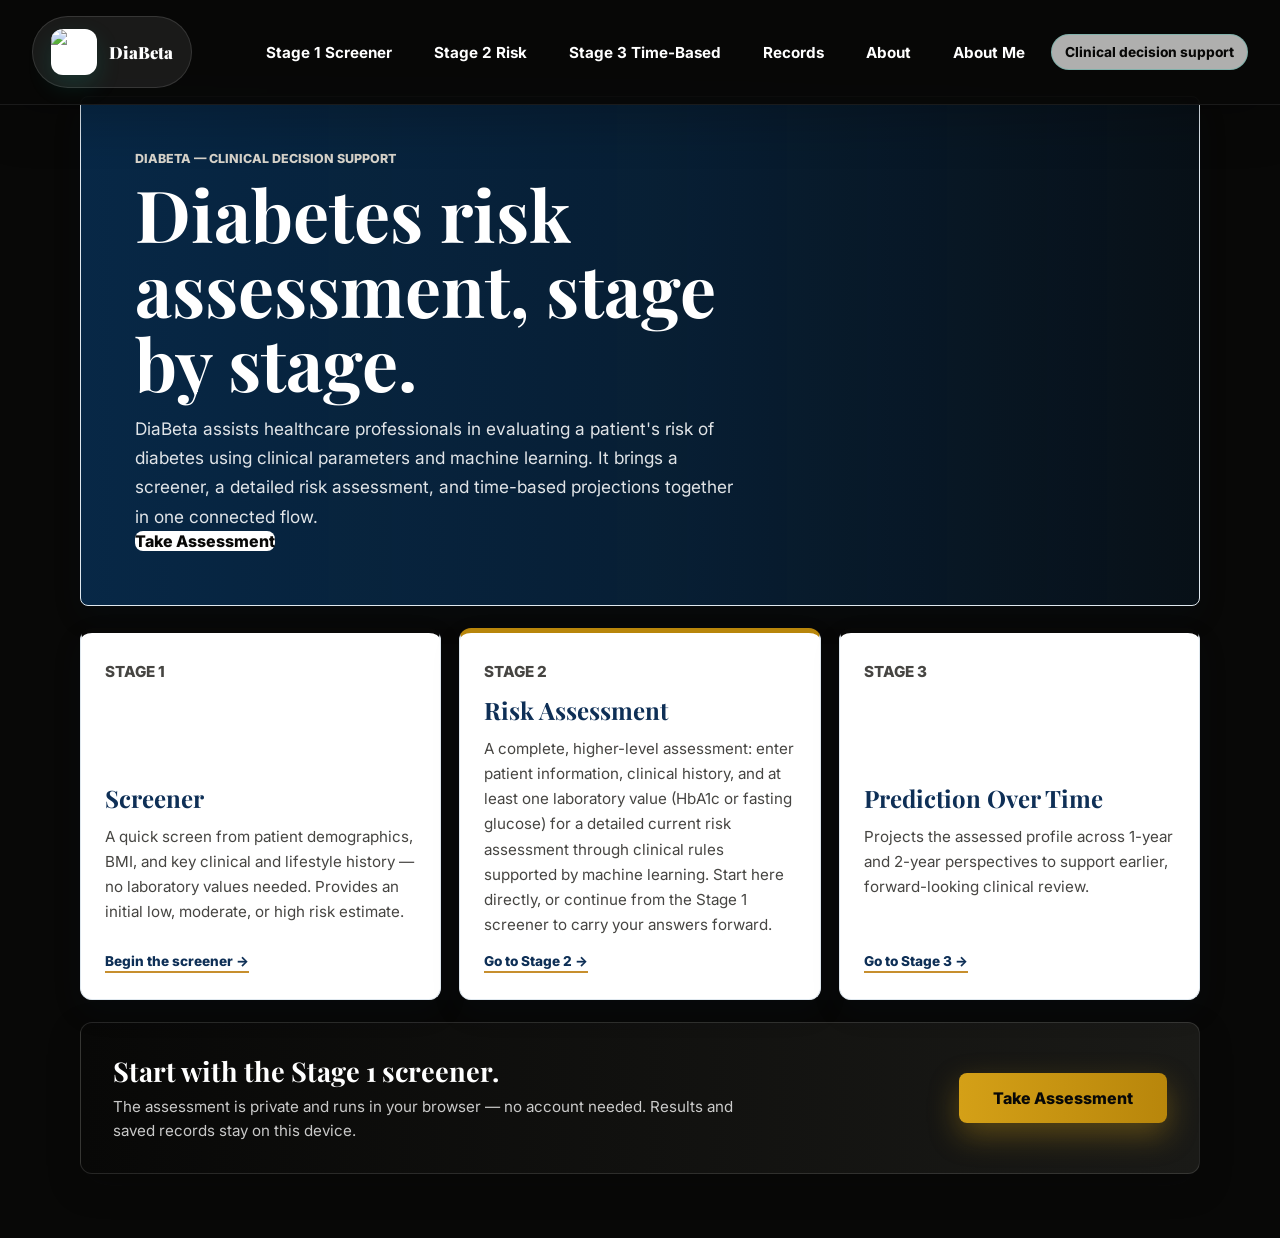
==== frontend/index.html @ 9a3f9526 "DiaBeta V2: Verified working implementation of multi-stage diabetes risk system" ====
<!DOCTYPE html>
<html lang="en">
<head>
    <meta charset="UTF-8">
    <meta name="viewport" content="width=device-width, initial-scale=1.0">
    <title>DiaBeta — Home</title>

    <link
        href="https://fonts.googleapis.com/css2?family=Inter:wght@300;400;600;700;800&family=Playfair+Display:wght@400;600;700;800;900&display=swap"
        rel="stylesheet"
    >

    <link rel="stylesheet" href="style.css">

    <style>
        .home-stage-card {
            background: #ffffff;
            border: 1px solid #dfe8ef;
            border-top: 5px solid #080807;
            border-radius: 12px;
            padding: 26px 24px;
            display: flex;
            flex-direction: column;
            gap: 10px;
            box-shadow: 0 12px 32px rgba(14, 47, 86, 0.08);
        }

        .home-stage-card.stage-gold {
            border-top-color: #b8860b;
        }

        .home-stage-card h2 {
            color: #0e2f56;
            font-size: 1.5rem;
            margin: 0;
        }

        .home-stage-card p {
            color: #464542;
            font-size: 0.95rem;
            line-height: 1.65;
            margin: 0;
            flex: 1;
        }

        .home-stage-card .stage-go {
            display: inline-block;
            align-self: flex-start;
            margin-top: 6px;
            font-size: 0.85rem;
            font-weight: 800;
            color: #0e2f56;
            text-decoration: none;
            border-bottom: 2px solid #c78f2e;
            padding-bottom: 2px;
        }

        .home-stages {
            display: grid;
            grid-template-columns: repeat(3, minmax(0, 1fr));
            gap: 18px;
            margin-top: 22px;
        }

        .home-cta-band {
            background: linear-gradient(90deg, #080807, #1a1a17);
            border: 1px solid rgba(255, 255, 255, 0.12);
            border-radius: 12px;
            margin-top: 22px;
            padding: 30px 32px;
            display: flex;
            align-items: center;
            justify-content: space-between;
            flex-wrap: wrap;
            gap: 18px;
            color: #ffffff;
            box-shadow: 0 12px 32px rgba(8, 8, 7, 0.25);
        }

        .home-cta-band h2 {
            font-size: 1.7rem;
            margin: 0;
            color: #ffffff;
        }

        .home-cta-band p {
            color: rgba(255, 255, 255, 0.78);
            margin: 6px 0 0;
            font-size: 0.95rem;
            line-height: 1.6;
            max-width: 620px;
        }

        .home-cta-band .primary-link {
            background: linear-gradient(90deg, #d4a017, #b8860b);
            color: #080807;
            box-shadow: 0 12px 30px rgba(212, 160, 23, 0.35);
        }

        @media (max-width: 860px) {
            .home-stages {
                grid-template-columns: 1fr;
            }
        }
    </style>
</head>

<body class="home-page">

    <main class="page-shell">

        <!-- HEADER -->
        <header class="result-header">

            <a
                class="brand-mark"
                href="index.html"
                aria-label="DiaBeta home"
            >
                <img src="diabeta-logo.png" alt="DiaBeta logo">
                <span>DiaBeta</span>
            </a>

            <button
                class="nav-toggle"
                type="button"
                aria-label="Open navigation menu"
                aria-expanded="false"
                data-drawer-toggle
            >
                <svg width="24" height="24" viewBox="0 0 24 24" aria-hidden="true" focusable="false">
                    <rect x="3" y="3" width="7" height="7" rx="2" />
                    <rect x="14" y="3" width="7" height="7" rx="2" />
                    <rect x="3" y="14" width="7" height="7" rx="2" />
                    <rect x="14" y="14" width="7" height="7" rx="2" />
                </svg>
            </button>

            <!-- DESKTOP NAVIGATION -->
            <nav class="top-nav" aria-label="Main navigation">
                <a href="stage1.html">Stage 1 Screener</a>
                <a href="stage2.html">Stage 2 Risk</a>
                <a href="stage3.html">Stage 3 Time-Based</a>
                <a href="records.html">Records</a>
                <a href="about.html">About</a>
                <a href="about_me.html">About Me</a>
                <span class="assessment-pill">Clinical decision support</span>
            </nav>

        </header>

        <!-- MOBILE DRAWER -->
        <div class="drawer-overlay" aria-hidden="true"></div>

        <aside class="side-drawer" aria-hidden="true">
            <button class="drawer-close" type="button" aria-label="Close navigation menu" data-drawer-close>&times;</button>
            <nav class="drawer-nav" aria-label="Mobile navigation">
                <a href="stage1.html">Stage 1 Screener</a>
                <a href="stage2.html">Stage 2 Risk</a>
                <a href="stage3.html">Stage 3 Time-Based</a>
                <a href="records.html">Records</a>
                <a href="about.html">About</a>
                <a href="about_me.html">About Me</a>
            </nav>
        </aside>

        <!-- HOME HERO -->
        <section class="info-hero image-backed-hero">
            <div>
                <p class="eyebrow">DiaBeta — clinical decision support</p>
                <h1>Diabetes risk assessment, stage by stage.</h1>
                <p>
                    DiaBeta assists healthcare professionals in evaluating a patient's
                    risk of diabetes using clinical parameters and machine learning.
                    It brings a screener, a detailed risk assessment, and time-based
                    projections together in one connected flow.
                </p>
                <a class="primary-link" href="stage1.html">
                    Take Assessment
                </a>
            </div>
        </section>

        <!-- STAGE OVERVIEW -->
        <section class="home-stages" aria-label="The three DiaBeta assessment stages">

            <article class="home-stage-card">
                <p class="eyebrow" style="margin: 0;">Stage 1</p>
                <h2>Screener</h2>
                <p>
                    A quick screen from patient demographics, BMI, and key clinical and
                    lifestyle history — no laboratory values needed. Provides an initial
                    low, moderate, or high risk estimate.
                </p>
                <a class="stage-go" href="stage1.html">Begin the screener &rarr;</a>
            </article>

            <article class="home-stage-card stage-gold">
                <p class="eyebrow" style="margin: 0;">Stage 2</p>
                <h2>Risk Assessment</h2>
                <p>
                    A complete, higher-level assessment: enter patient information,
                    clinical history, and at least one laboratory value (HbA1c or
                    fasting glucose) for a detailed current risk assessment through
                    clinical rules supported by machine learning. Start here directly,
                    or continue from the Stage 1 screener to carry your answers
                    forward.
                </p>
                <a class="stage-go" href="stage2.html">Go to Stage 2 &rarr;</a>
            </article>

            <article class="home-stage-card">
                <p class="eyebrow" style="margin: 0;">Stage 3</p>
                <h2>Prediction Over Time</h2>
                <p>
                    Projects the assessed profile across 1-year and 2-year
                    perspectives to support earlier, forward-looking clinical review.
                </p>
                <a class="stage-go" href="stage3.html">Go to Stage 3 &rarr;</a>
            </article>

        </section>

        <!-- CALL TO ACTION -->
        <section class="home-cta-band">
            <div>
                <h2>Start with the Stage 1 screener.</h2>
                <p>
                    The assessment is private and runs in your browser — no account
                    needed. Results and saved records stay on this device.
                </p>
            </div>
            <a class="primary-link" href="stage1.html" style="padding: 15px 34px;">
                Take Assessment
            </a>
        </section>

    </main>

    <!-- SCRIPT -->
    <script>
        /*
         * Backwards compatibility: index.html?assessment=1 used to open the
         * assessment form directly. It now lives on its own page (stage1.html).
         */
        (function () {
            if (new URLSearchParams(window.location.search).get("assessment") === "1") {
                window.location.replace("stage1.html");
            }
        })();
    </script>

    <!-- GLOBAL APP JAVASCRIPT (drawer navigation) -->
    <script src="app.js"></script>

</body>
</html>
---- frontend/style.css ----
/* =========================================================
   DIABETA — GLOBAL STYLES
   ========================================================= */

:root {
    --ink: #080807;
    --muted: #464542;
    --line: #cfcfc9;
    --paper: #DDDDD5;
    --mist: #f6f6f4;
    --accent: #080807;
    --accent-soft: rgba(8, 8, 7, 0.06);
    --navy: #080807;

    --success: #0e4f3e;
    --caution: #b06a2a;
    --danger: #8b2f2f;

    --coral: #d64554;
    --green: #0e4f3e;
    --blue: #1767b3;
    --teal: #0e5b3f;

    --shadow: 0 22px 64px rgba(8, 8, 7, 0.08);

    --header-h: 96px;
}


/* =========================================================
   RESET
   ========================================================= */

* {
    box-sizing: border-box;
    margin: 0;
    padding: 0;
}

html {
    scroll-behavior: smooth;
}

body {
    min-height: 100vh;
    color: var(--ink);
    font-family: "Inter", "Segoe UI", Arial, sans-serif;

    background:
        #080807
        url("background.jpg")
        center center / cover fixed no-repeat;

    overflow-x: hidden;
}

button,
input,
select {
    font: inherit;
}

button {
    -webkit-tap-highlight-color: transparent;
}

a {
    color: inherit;
}


/* =========================================================
   GLOBAL SHELL
   ========================================================= */

.site-shell,
.result-shell,
.page-shell {
    width: min(1120px, calc(100% - 32px));
    margin: 0 auto;
    padding-top: var(--header-h);
}

.result-shell,
.page-shell {
    padding-bottom: 64px;
}

.assessment-section,
.result-shell,
.page-shell {
    margin-top: 0;
}


/* =========================================================
   TYPOGRAPHY
   ========================================================= */

h1,
h2,
h3,
.brand-mark span,
.hero-copy h1,
.intro-panel-headline p {
    font-family: "Playfair Display", "Inter", serif;
}

.intro-panel h1,
.hero-copy h1 {
    font-weight: 700;
    letter-spacing: -0.6px;
}

.hero-copy h1 {
    font-size: clamp(2.8rem, 6vw, 5.2rem);
    line-height: 0.98;
}


/* =========================================================
   INTRO / LANDING SCREEN
   ========================================================= */

.intro-stage {
    position: relative;

    display: grid;

    min-height: 100vh;

    place-items: center;

    overflow: hidden;

    text-align: center;

    padding: 32px 0;
}

.intro-stage::before {
    content: "";

    position: absolute;

    inset: 5vh 6vw;

    border-radius: 24px;

    background:
        linear-gradient(
            180deg,
            rgba(8, 8, 7, 0.72),
            rgba(8, 8, 7, 0.35)
        );

    box-shadow:
        0 30px 90px rgba(0, 0, 0, 0.38);
}


/* =========================================================
   INTRO PANELS
   ========================================================= */

.intro-panel {
    position: absolute;

    display: grid;

    max-width: 700px;
    width: min(92vw, 700px);

    place-items: center;

    gap: 16px;

    padding: 26px 30px;

    opacity: 0;

    transform:
        translateY(26px)
        scale(0.96);

    animation:
        stageMessage 3.4s ease both;

    overflow-wrap: anywhere;

    background:
        rgba(8, 8, 7, 0.76);

    border:
        1px solid rgba(255, 255, 255, 0.18);

    box-shadow:
        0 32px 90px rgba(0, 0, 0, 0.32);

    color: #ffffff;
}

.intro-panel-brand {
    animation-delay: 0.2s;
}

.intro-panel-headline {
    animation-delay: 3.8s;
}

.intro-panel-copy {
    animation-delay: 7.4s;
}

.brand-logo {
    width: clamp(112px, 18vw, 178px);

    aspect-ratio: 1;

    object-fit: contain;

    border-radius: 24px;

    box-shadow:
        0 18px 44px rgba(17, 184, 162, 0.2);
}

.welcome-line,
.eyebrow {
    color: #d7d3ca;

    font-size: 0.78rem;

    font-weight: 800;

    letter-spacing: 0;

    text-transform: uppercase;
}

.intro-panel h1 {
    color: #f7f2e9;

    font-size: clamp(2rem, 6vw, 4rem);

    font-weight: 750;

    line-height: 1.02;
}

.intro-panel-headline p {
    max-width: 100%;

    color: #e6dfd3;

    font-size: clamp(1.35rem, 3vw, 2.2rem);

    font-weight: 700;

    line-height: 1.12;
}

.intro-panel-copy p {
    max-width: 100%;

    color: #d7d1c7;

    font-size: clamp(0.9rem, 1.9vw, 1.05rem);

    font-weight: 500;

    line-height: 1.75;
}


/* =========================================================
   BUTTONS
   ========================================================= */

.intro-cta,
.primary-action,
.secondary-action,
.primary-link {
    border: 0;

    border-radius: 8px;

    cursor: pointer;

    font-weight: 800;

    text-decoration: none;

    transition:
        transform 0.2s ease,
        box-shadow 0.2s ease,
        background 0.2s ease;
}


/* =========================================================
   START ASSESSMENT
   CENTERED INSIDE INTRO BOX
   ========================================================= */

.intro-cta {
    position: absolute;

    top: 50%;
    left: 50%;

    z-index: 20;

    margin: 0;

    padding: 16px 28px;

    color: #080807;

    background: #DDDDD5;

    box-shadow:
        0 16px 38px rgba(0, 0, 0, 0.18);

    opacity: 0;

    transform:
        translate(-50%, calc(-50% + 24px));

    animation:
        showCenteredCta 0.8s ease 11.1s forwards;
}

.intro-cta:hover {
    transform:
        translate(-50%, calc(-50% - 3px));
}


/* =========================================================
   APP HERO
   ========================================================= */

.app-hero {
    grid-template-columns:
        minmax(0, 1.1fr)
        minmax(300px, 0.9fr);

    gap: 32px;

    min-height:
        calc(100vh - 42px);

    padding:
        clamp(28px, 5vw, 56px) 0;

    place-items: stretch;

    text-align: left;
}

.app-hero::before {
    display: none;
}

.hero-copy {
    display: grid;

    gap: 18px;

    align-content: center;

    height: 100%;

    min-height: 520px;

    padding:
        clamp(28px, 5vw, 56px);

    border:
        1px solid rgba(255, 255, 255, 0.16);

    border-radius: 24px;

    background:
        rgba(255, 255, 255, 0.06);

    box-shadow:
        0 24px 64px rgba(0, 0, 0, 0.24);
}

.hero-brand-lockup {
    display: flex;

    align-items: center;

    gap: 14px;

    color: #ffffff;

    font-size: 1.25rem;

    font-weight: 850;
}

.hero-brand-lockup .brand-logo {
    width: 62px;

    border-radius: 14px;

    box-shadow: none;
}

.hero-copy h1 {
    max-width: 660px;

    color: #ffffff;

    font-size:
        clamp(2.4rem, 5vw, 4.4rem);

    font-weight: 760;

    line-height: 1.02;
}

.hero-copy > p:not(.welcome-line) {
    max-width: 620px;

    color: #f3efe6;

    font-size:
        clamp(1rem, 1.3vw, 1.16rem);

    line-height: 1.7;
}

.hero-highlights {
    display: grid;

    gap: 18px;
}

.hero-highlight-card {
    max-width: 520px;

    padding: 24px;

    border-radius: 22px;

    background:
        rgba(255, 255, 255, 0.08);

    border:
        1px solid rgba(255, 255, 255, 0.12);

    box-shadow:
        inset 0 0 0 1px
        rgba(255, 255, 255, 0.02);
}

.hero-highlight-card h3 {
    margin-top: 10px;

    color: #ffffff;

    font-size:
        clamp(1.35rem, 2.7vw, 1.8rem);

    line-height: 1.25;
}

.hero-note-list {
    display: grid;

    gap: 14px;
}

.hero-note {
    padding: 18px 20px;

    border-radius: 18px;

    background:
        rgba(255, 255, 255, 0.08);

    border:
        1px solid rgba(255, 255, 255, 0.10);
}

.hero-note strong {
    display: block;

    margin-bottom: 6px;

    color: #ffffff;
}

.hero-note p {
    color: #dfe5ea;

    font-size: 0.95rem;

    line-height: 1.6;
}

.hero-image-panel {
    position: relative;

    height: 100%;

    min-height: 520px;

    overflow: hidden;

    border-radius: 24px;

    border:
        1px solid rgba(255, 255, 255, 0.18);

    background:
        rgba(8, 8, 7, 0.26);

    box-shadow:
        0 22px 64px rgba(0, 0, 0, 0.24);
}

.hero-image-panel::after {
    content: "";

    position: absolute;

    inset: 0;

    background:
        linear-gradient(
            180deg,
            rgba(8, 8, 7, 0.04),
            rgba(8, 8, 7, 0.5)
        );
}

.hero-image-panel img {
    width: 100%;

    height: 100%;

    object-fit: cover;
}

.hero-overlay-card {
    position: absolute;

    right: 24px;
    bottom: 24px;

    z-index: 1;

    width: min(320px, 88%);

    padding: 24px 22px;

    border-radius: 24px;

    background:
        rgba(255, 255, 255, 0.92);

    border:
        1px solid rgba(8, 8, 7, 0.08);

    box-shadow:
        0 24px 48px rgba(8, 8, 7, 0.18);
}

.hero-overlay-card .eyebrow {
    color: #5a6b7a;

    margin-bottom: 10px;
}

.hero-score {
    display: inline-flex;

    align-items: baseline;

    gap: 6px;

    color: var(--ink);

    font-size:
        clamp(2.4rem, 5vw, 3.4rem);

    font-weight: 900;
}

.hero-score span {
    font-size: 1.1rem;

    color: #5d6b7b;
}

.hero-overlay-card p {
    margin-top: 10px;

    color: #5a6b7a;

    line-height: 1.65;
}

.app-hero .intro-cta {
    position: static;

    align-self: start;

    justify-self: start;

    margin: 8px 0 0;

    opacity: 1;

    transform: none;

    animation: none;

    background: #005eb8;

    box-shadow:
        0 10px 24px
        rgba(0, 94, 184, 0.18);
}


/* =========================================================
   ASSESSMENT SECTION
   ========================================================= */

.assessment-section {
    min-height: 100vh;

    padding:
        32px 0 64px;

    opacity: 0;

    transform:
        translateY(30px);

    pointer-events: none;

    transition:
        opacity 0.45s ease,
        transform 0.45s ease;
}

.assessment-ready .assessment-section {
    opacity: 1;

    transform:
        translateY(0);

    pointer-events: auto;
}

.assessment-ready .intro-stage {
    min-height: 0;

    height: 0;

    opacity: 0;

    pointer-events: none;
}


/* =========================================================
   HEADER / NAVIGATION
   ========================================================= */

.assessment-header,
.result-header {
    position: fixed;

    top: 0;
    left: 0;

    width: 100%;

    z-index: 999;

    display: flex;

    align-items: center;

    justify-content: space-between;

    gap: 18px;

    flex-wrap: nowrap;

    margin: 0;

    padding:
        16px clamp(16px, 3vw, 32px);

    min-height:
        var(--header-h);

    background:
        rgba(8, 8, 7, 0.94);

    backdrop-filter:
        saturate(180%)
        blur(22px);

    border-bottom:
        1px solid
        rgba(255, 255, 255, 0.08);

    box-shadow:
        0 18px 48px
        rgba(0, 0, 0, 0.20);
}

.brand-mark,
.nav-toggle {
    flex-shrink: 0;
}

.brand-mark {
    display: inline-flex;

    align-items: center;

    gap: 12px;

    color: #ffffff;

    font-size: 1.15rem;

    font-weight: 850;

    text-decoration: none;

    padding: 12px 18px;

    border-radius: 999px;

    background:
        rgba(255, 255, 255, 0.08);

    border:
        1px solid
        rgba(255, 255, 255, 0.12);
}

.brand-mark img {
    width: 46px;

    height: 46px;

    object-fit: contain;

    border-radius: 12px;

    background: #ffffff;

    box-shadow:
        0 10px 24px
        rgba(17, 184, 162, 0.16);
}

.brand-mark span {
    color: #ffffff !important;

    font-weight: 900;

    font-size: 1.05rem;
}

.top-nav {
    display: flex;

    align-items: center;

    justify-content: flex-end;

    gap: 10px;
}

.top-nav a {
    display: inline-flex;

    align-items: center;

    min-height: 44px;

    padding: 10px 16px;

    border-radius: 999px;

    color: #ffffff;

    font-size: 0.95rem;

    font-weight: 700;

    text-decoration: none;

    transition:
        background 0.18s ease,
        color 0.18s ease,
        transform 0.12s ease,
        box-shadow 0.18s ease;
}

.top-nav a:hover,
.top-nav a.active {
    background:
        rgba(255, 255, 255, 0.16);

    color: #ffffff;

    box-shadow:
        0 8px 28px
        rgba(255, 255, 255, 0.14);

    transform:
        translateY(-1px);
}


/* =========================================================
   HAMBURGER MENU
   ========================================================= */

/*
   Hidden on desktop.
*/
.nav-toggle {
    display: none;

    align-items: center;
    justify-content: center;

    position: relative;

    width: 52px;
    height: 52px;

    padding: 0;

    border:
        1px solid
        rgba(255, 255, 255, 0.18) !important;

    border-radius: 16px;

    background:
        rgba(255, 255, 255, 0.10) !important;

    color: #ffffff !important;

    cursor: pointer;

    appearance: none;
    -webkit-appearance: none;

    z-index: 1002;

    transition:
        transform 0.18s ease,
        background 0.18s ease;
}

.nav-toggle:hover {
    background:
        rgba(255, 255, 255, 0.18) !important;

    color: #ffffff !important;

    transform:
        translateY(-1px);
}


/*
   Hamburger lines.
*/
.nav-toggle span {
    display: block !important;

    width: 24px !important;

    height: 2px !important;

    margin: 4px 0 !important;

    padding: 0;

    border: 0;

    border-radius: 999px;

    background:
        #ffffff !important;

    opacity: 1 !important;

    visibility: visible !important;
}


/*
   If the HTML uses SVG instead of spans.
*/
.nav-toggle svg {
    display: block;

    width: 24px;
    height: 24px;

    color: #ffffff !important;

    stroke: #ffffff !important;

    fill: none !important;
}

.nav-toggle svg path,
.nav-toggle svg line,
.nav-toggle svg polyline {
    stroke:
        #ffffff !important;

    fill:
        none !important;
}


/* =========================================================
   SIDE DRAWER
   ========================================================= */

.side-drawer {
    position: fixed;

    top: 0;

    right: -100%;

    width: min(360px, 88vw);

    height: 100vh;

    padding:
        32px 24px;

    background:
        rgba(8, 8, 7, 0.98);

    box-shadow:
        -20px 0 64px
        rgba(0, 0, 0, 0.32);

    transition:
        right 0.32s ease;

    z-index: 1001;

    display: flex;

    flex-direction: column;

    gap: 24px;
}

.side-drawer.open {
    right: 0;
}

.drawer-overlay {
    position: fixed;

    inset: 0;

    background:
        rgba(0, 0, 0, 0.42);

    opacity: 0;

    visibility: hidden;

    transition:
        opacity 0.28s ease;

    z-index: 1000;
}

.drawer-overlay.open {
    opacity: 1;

    visibility: visible;
}

body.drawer-open {
    overflow: hidden;
}

.drawer-close {
    margin-left: auto;

    border: none;

    background: transparent;

    color: #ffffff !important;

    font-size: 1.75rem;

    line-height: 1;

    cursor: pointer;
}

.drawer-nav {
    display: flex;

    flex-direction: column;

    gap: 16px;
}

.drawer-nav a,
.drawer-nav .assessment-pill {
    display: block;

    padding:
        14px 16px;

    border-radius: 16px;

    text-decoration: none;

    color: #ffffff;

    background:
        rgba(255, 255, 255, 0.06);

    transition:
        background 0.22s ease;
}

.drawer-nav a:hover,
.drawer-nav .assessment-pill:hover {
    background:
        rgba(255, 255, 255, 0.16);
}


/* =========================================================
   ASSESSMENT FORM
   ========================================================= */

.assessment-pill {
    padding:
        9px 13px;

    border:
        1px solid
        rgba(17, 184, 162, 0.28);

    border-radius: 999px;

    color: var(--navy);

    background:
        rgba(255, 255, 255, 0.68);

    font-size: 0.86rem;

    font-weight: 750;
}

.assessment-layout {
    display: grid;

    grid-template-columns:
        minmax(250px, 0.9fr)
        minmax(0, 1.55fr);

    gap: 24px;

    align-items: stretch;
}

.assessment-summary,
.assessment-form,
.result-card,
.result-hero {
    border:
        1px solid
        rgba(8, 8, 7, 0.06);

    border-radius: 24px;

    background:
        rgba(255, 255, 255, 0.94);

    box-shadow:
        0 24px 64px
        rgba(8, 8, 7, 0.10);
}

/*
 * Clinical assessment card: white throughout (outer card, header area,
 * description area, and the "10 inputs"/"1 result" tiles). Brand text,
 * accent, border, and icon colors are preserved.
 */
.assessment-summary {
    padding: 36px;

    background:
        #ffffff;
}

.assessment-summary h2 {
    max-width: 360px;

    margin-top: 18px;

    color: var(--navy);

    font-size:
        clamp(2.1rem, 3.6vw, 3.2rem);

    line-height: 1.06;
}

.summary-copy {
    margin-top: 18px;

    color: #475967;

    font-size: 1rem;

    line-height: 1.75;
}

.summary-metrics {
    display: grid;

    grid-template-columns:
        repeat(2, minmax(0, 1fr));

    gap: 12px;

    margin-top: 30px;
}

.summary-metrics div {
    border-radius: 8px;

    padding: 18px;

    background: #ffffff;

    border:
        1px solid
        rgba(8, 8, 7, 0.08);
}

.summary-metrics strong,
.risk-score span {
    display: block;

    color: var(--blue);

    font-size: 2.1rem;

    line-height: 1;
}

.summary-metrics span,
.risk-score small {
    display: block;

    margin-top: 6px;

    color: var(--muted);

    font-weight: 700;
}

.assessment-form {
    padding: 32px;

    background:
        rgba(255, 255, 255, 0.96);
}

.form-grid {
    display: grid;

    grid-template-columns:
        repeat(2, minmax(0, 1fr));

    gap: 18px;
}

.field {
    display: grid;

    gap: 10px;
}

.field-wide {
    grid-column: 1 / -1;
}

.field span {
    color: var(--ink);

    font-size: 0.92rem;

    font-weight: 700;

    letter-spacing: 0.01em;
}

.field small {
    color: #63707b;

    font-size: 0.82rem;
}

input,
select {
    width: 100%;

    min-height: 52px;

    border:
        1px solid
        rgba(16, 33, 54, 0.10);

    border-radius: 16px;

    padding:
        0 16px;

    color: var(--ink);

    background:
        #fbfcfd;

    outline: none;

    transition:
        border 0.2s ease,
        box-shadow 0.2s ease,
        transform 0.2s ease;
}

input:hover,
select:hover {
    transform:
        translateY(-1px);
}

input:focus,
select:focus {
    border-color:
        var(--teal);

    box-shadow:
        0 0 0 5px
        rgba(14, 91, 63, 0.16);
}

.primary-action {
    width: 100%;

    margin-top: 32px;

    padding:
        16px 24px;

    border-radius: 999px;

    letter-spacing: 0.7px;

    background:
        linear-gradient(
            90deg,
            rgba(17, 184, 162, 0.95),
            rgba(8, 111, 209, 0.95)
        );

    box-shadow:
        0 20px 44px
        rgba(17, 184, 162, 0.24);

    color: #ffffff;

    text-transform: uppercase;
}

.primary-action:hover {
    transform:
        translateY(-2px);

    box-shadow:
        0 24px 56px
        rgba(17, 184, 162, 0.28);
}


/* =========================================================
   RESULTS
   ========================================================= */

.result-hero {
    position: relative;

    display: flex;

    flex-wrap: wrap;

    align-items: flex-start;

    justify-content: space-between;

    gap: 22px;

    padding: 34px;

    overflow: hidden;
}

.result-hero h1 {
    margin-top: 8px;

    color: var(--navy);

    font-size:
        clamp(2.4rem, 6vw, 4.4rem);

    line-height: 1.02;
}

.result-copy {
    max-width: 560px;

    margin-top: 12px;

    color: var(--muted);

    font-size: 1.05rem;

    line-height: 1.55;
}

.result-hero .risk-score {
    min-width: 180px;

    width: 160px;

    height: 160px;

    border-radius: 50%;

    padding: 0;

    display: grid;

    place-items: center;

    background: var(--mist);

    box-shadow:
        0 14px 40px
        rgba(16, 33, 54, 0.08);

    color: var(--navy);
}

.risk-score {
    min-width: 180px;

    border-radius: 8px;

    padding: 26px;

    text-align: center;

    background: var(--mist);
}

.risk-value {
    font-size: 2.4rem;

    font-weight: 900;

    line-height: 1;
}

.risk-value .percent {
    font-size: 1.05rem;

    margin-left: 4px;

    vertical-align: super;
}

.result-hero.tier-accent-High .risk-score {
    background:
        linear-gradient(
            135deg,
            rgba(184, 75, 75, 0.12),
            rgba(184, 75, 75, 0.06)
        );

    color: #7a2a2a;
}

.result-hero.tier-accent-Moderate .risk-score {
    background:
        linear-gradient(
            135deg,
            rgba(196, 131, 66, 0.10),
            rgba(196, 131, 66, 0.04)
        );

    color: #6a3d00;
}

.result-hero.tier-accent-Low .risk-score {
    background:
        linear-gradient(
            135deg,
            rgba(31, 122, 99, 0.10),
            rgba(31, 122, 99, 0.04)
        );

    color: #0e5b3f;
}

.tier-accent-Low {
    border-top:
        6px solid var(--success);
}

.tier-accent-Moderate {
    border-top:
        6px solid #c78f2e;
}

.tier-accent-High {
    border-top:
        6px solid var(--danger);
}

.secondary-action {
    padding:
        11px 15px;

    color: var(--navy);

    background:
        #ffffff;

    border:
        1px solid var(--line);
}

.result-grid {
    display: grid;

    grid-template-columns:
        repeat(2, minmax(0, 1fr));

    gap: 22px;

    margin-top: 22px;
}

.input-card {
    margin-top: 22px;
}

.input-list {
    display: grid;

    grid-template-columns:
        repeat(2, minmax(0, 1fr));

    gap: 12px;

    margin-top: 20px;
}

.input-list div {
    border:
        1px solid #e2ecf4;

    border-radius: 14px;

    padding:
        15px 16px;

    background:
        #f7fbfd;
}

.input-list dt {
    color: var(--muted);

    font-size: 0.78rem;

    font-weight: 800;
}

.input-list dd {
    margin-top: 5px;

    color: var(--navy);

    font-weight: 800;

    overflow-wrap: anywhere;
}

.result-card {
    padding: 26px;
}

.gauge-card {
    display: grid;

    min-height: 310px;
}

.section-heading h2 {
    color: var(--navy);

    font-size: 1.4rem;
}

.section-heading p {
    margin-top: 6px;

    color: var(--muted);

    line-height: 1.5;
}

.gauge-wrapper {
    display: flex;

    align-items: center;

    justify-content: center;

    margin-top: 16px;
}

.reason-list {
    display: grid;

    gap: 12px;

    margin-top: 20px;

    list-style: none;
}

.reason-list li {
    border-left:
        4px solid #c78f2e;

    border-radius: 8px;

    padding:
        14px 16px;

    color: #2d4158;

    background:
        #fff8e8;
}

.shap-card {
    grid-column: 1 / -1;
}

.shap-list {
    display: grid;

    gap: 14px;

    margin-top: 20px;
}

.shap-bar-row {
    display: grid;

    grid-template-columns:
        minmax(150px, 220px)
        1fr;

    gap: 14px;

    align-items: center;
}

.shap-bar-label {
    color: var(--navy);

    font-size: 0.92rem;

    font-weight: 750;

    overflow-wrap: anywhere;
}

.shap-bar-track {
    height: 16px;

    overflow: hidden;

    border-radius: 999px;

    background:
        #e6edf2;
}

.shap-bar-fill {
    height: 100%;

    min-width: 8px;

    border-radius: inherit;
}

.shap-bar-fill.positive {
    background:
        var(--coral);
}

.shap-bar-fill.negative {
    background:
        var(--green);
}


/* =========================================================
   RECORDS
   ========================================================= */

.page-hero,
.record-card,
.empty-state {
    background:
        #ffffff;

    border:
        1px solid #dfe8ef;

    box-shadow:
        0 12px 32px
        rgba(14, 47, 86, 0.08);
}

.page-hero {
    padding: 34px;

    margin-bottom: 22px;

    border-radius: 8px;
}

.page-hero h1 {
    margin-top: 8px;

    color: var(--navy);

    font-size:
        clamp(2.1rem, 6vw, 4.6rem);

    line-height: 1;
}

.page-hero p:last-child {
    max-width: 700px;

    margin-top: 12px;

    color: var(--muted);

    line-height: 1.65;
}

.records-list {
    display: grid;

    gap: 14px;
}

.record-card {
    display: flex;

    align-items: center;

    justify-content: space-between;

    gap: 18px;

    border-radius: 8px;

    padding: 20px;
}

.record-card h2 {
    color: var(--navy);

    font-size: 1.35rem;
}

.record-card p {
    color: var(--muted);

    margin-top: 4px;
}

.record-actions {
    display: flex;

    flex-wrap: wrap;

    gap: 10px;

    justify-content: flex-end;
}

.record-date {
    color: var(--teal) !important;

    font-size: 0.82rem;

    font-weight: 800;

    text-transform: uppercase;
}

.empty-state {
    border-radius: 8px;

    padding: 34px;

    text-align: center;

    background: #ffffff;
}

.empty-state h2 {
    color: var(--navy);
}

.empty-state p {
    margin-top: 8px;

    color: var(--muted);
}

.danger-action {
    color: #ffffff;

    background:
        var(--coral);

    border-color:
        transparent;
}


/* =========================================================
   ABOUT DIA BETA PAGE
   ========================================================= */

.info-hero,
.info-grid,
.info-card {
    border-radius: 8px;
}

.info-hero {
    min-height: 430px;

    display: grid;

    align-items: end;

    overflow: hidden;

    border:
        1px solid #dfe8ef;

    background:
        linear-gradient(
            90deg,
            rgba(7, 42, 75, 0.92),
            rgba(7, 42, 75, 0.68),
            rgba(7, 42, 75, 0.24)
        ),
        url("health-background.jpg")
        center / cover;

    box-shadow:
        0 12px 32px
        rgba(14, 47, 86, 0.08);
}

.info-hero > div {
    max-width: 720px;

    padding:
        clamp(28px, 5vw, 54px);
}

.info-hero h1 {
    margin-top: 10px;

    color: #ffffff;

    font-size:
        clamp(2.2rem, 5.6vw, 4.6rem);

    line-height: 1.04;
}

.info-hero p:not(.eyebrow) {
    margin-top: 14px;

    color:
        rgba(255, 255, 255, 0.88);

    font-size: 1.08rem;

    line-height: 1.7;
}

.info-hero .primary-link {
    background: #ffffff;

    color: var(--navy);
}

.info-grid {
    display: grid;

    grid-template-columns:
        repeat(3, minmax(0, 1fr));

    gap: 18px;

    margin-top: 22px;
}

.info-card {
    border:
        1px solid #dfe8ef;

    padding: 24px;

    background: #ffffff;

    box-shadow:
        0 8px 24px
        rgba(14, 47, 86, 0.06);
}

.info-card h2 {
    color: var(--navy);

    font-size: 1.25rem;
}

.info-card p {
    margin-top: 12px;

    color: #40546b;

    line-height: 1.65;
}


/* =========================================================
   RECORD MODAL
   ========================================================= */

.record-modal[hidden] {
    display: none;
}

.record-modal {
    position: fixed;

    inset: 0;

    z-index: 1100;

    display: grid;

    place-items: center;

    padding: 20px;

    background:
        rgba(8, 28, 48, 0.56);
}

.record-modal-panel {
    width: min(760px, 100%);

    max-height:
        min(760px, calc(100vh - 40px));

    overflow: auto;

    border-radius: 8px;

    padding: 24px;

    background: #ffffff;

    box-shadow:
        0 28px 80px
        rgba(0, 0, 0, 0.28);
}

.modal-close {
    float: right;

    border:
        1px solid var(--line);

    border-radius: 8px;

    padding:
        9px 12px;

    color: var(--navy);

    background: #ffffff;

    cursor: pointer;

    font-weight: 800;
}

.record-preview {
    clear: both;
}

.record-preview h2 {
    margin-top: 10px;

    color: var(--navy);

    font-size:
        clamp(2rem, 6vw, 3.8rem);

    line-height: 1;
}

.preview-score {
    margin-top: 8px;

    color: var(--blue);

    font-size: 1.2rem;

    font-weight: 800;
}

.preview-notes {
    margin-top: 22px;
}

.preview-notes h3 {
    color: var(--navy);
}

.preview-notes ul {
    margin:
        10px 0 0 18px;

    color: #40546b;

    line-height: 1.6;
}

.modal-open {
    overflow: hidden;
}


/* =========================================================
   OLD ABOUT LAYOUT
   ========================================================= */

.about-layout {
    display: grid;

    grid-template-columns:
        minmax(240px, 0.75fr)
        minmax(0, 1.25fr);

    gap: 30px;

    padding: 30px;

    align-items: start;

    border:
        1px solid
        rgba(8, 8, 7, 0.06);

    border-radius: 24px;

    background:
        rgba(255, 255, 255, 0.94);

    box-shadow:
        0 24px 64px
        rgba(8, 8, 7, 0.10);
}

.about-content {
    padding: 34px;

    border-radius: 28px;

    background:
        rgba(255, 255, 255, 0.08);

    border:
        1px solid
        rgba(255, 255, 255, 0.18);

    box-shadow:
        0 0 80px
        rgba(255, 255, 255, 0.16);

    color: #ffffff;

    backdrop-filter:
        blur(10px);
}

.about-content h1,
.about-content h2,
.about-content p,
.about-content .eyebrow,
.about-content a {
    color: #ffffff;
}

.about-content h1 {
    margin-top: 8px;

    font-size:
        clamp(2.2rem, 6vw, 4.8rem);

    line-height: 1;
}

.about-content p {
    margin-top: 16px;

    font-size: 1.02rem;

    line-height: 1.75;
}

.about-block {
    margin-top: 24px;

    border-top:
        1px solid
        rgba(255, 255, 255, 0.12);

    padding-top: 22px;
}

.about-block h2 {
    font-size: 1.25rem;
}

.about-photo-panel {
    position: sticky;

    top: 24px;
}

.about-photo-panel img {
    display: block;

    width: 100%;

    max-height: 540px;

    border-radius: 8px;

    object-fit: cover;

    object-position: center top;

    border:
        1px solid
        rgba(255, 255, 255, 0.18);

    box-shadow:
        0 28px 80px
        rgba(255, 255, 255, 0.1);
}

.contact-row {
    display: flex;

    flex-wrap: wrap;

    gap: 10px;

    margin-top: 24px;
}

.contact-row a {
    border:
        1px solid #dce6ec;

    border-radius: 8px;

    padding:
        11px 14px;

    color: var(--navy);

    background: #ffffff;

    font-weight: 800;

    text-decoration: none;
}


/* =========================================================
   COLD START OVERLAY
   ========================================================= */

.cold-start-overlay {
    position: fixed;

    inset: 0;

    z-index: 10000;

    display: flex;

    align-items: center;

    justify-content: center;

    background:
        rgba(8, 8, 7, 0.96);

    backdrop-filter:
        blur(12px);

    color: #f7f2e9;

    opacity: 1;

    transition:
        opacity 0.45s ease;
}

.cold-start-overlay.hidden {
    opacity: 0;

    pointer-events: none;
}

.cold-start-content {
    text-align: center;

    max-width: 380px;

    padding: 2rem;
}

.cold-start-logo {
    width: 88px;

    height: 88px;

    border-radius: 20px;

    margin-bottom: 1.5rem;

    box-shadow:
        0 18px 44px
        rgba(17, 184, 162, 0.18);
}

.cold-start-spinner {
    width: 48px;

    height: 48px;

    margin:
        0 auto 1.5rem;

    border:
        3px solid
        rgba(255, 255, 255, 0.12);

    border-top-color:
        #DDDDD5;

    border-radius: 50%;

    animation:
        cold-spin 0.85s linear infinite;
}

.cold-start-content h2 {
    font-family:
        "Playfair Display", serif;

    font-size: 1.55rem;

    font-weight: 700;

    margin-bottom: 0.6rem;

    color: #f7f2e9;
}

.cold-start-content p {
    color: #d7d1c7;

    font-size: 0.95rem;

    line-height: 1.6;

    margin-bottom: 1.75rem;
}

.cold-start-progress {
    height: 5px;

    background:
        rgba(255, 255, 255, 0.1);

    border-radius: 999px;

    overflow: hidden;
}

.cold-start-progress-fill {
    height: 100%;

    width: 0%;

    background:
        linear-gradient(
            90deg,
            #DDDDD5,
            #cfcfc9
        );

    border-radius: 999px;

    transition:
        width 0.35s ease;
}


/* =========================================================
   TEAM / ABOUT ME
   ========================================================= */

.about-me-page .page-shell {
    padding-top:
        calc(var(--header-h) - 10px);
}


/* =========================================================
   TEAM HERO
   ========================================================= */

.team-hero {
    padding:
        55px 0 90px;

    border-bottom:
        1px solid
        rgba(255, 255, 255, 0.12);
}

.team-hero-inner {
    max-width: 1100px;

    margin: 0 auto;
}

.team-hero h1 {
    max-width: 900px;

    margin:
        18px 0 28px;

    font-family:
        "Playfair Display", serif;

    font-size:
        clamp(4rem, 9vw, 8.5rem);

    line-height: 0.92;

    letter-spacing:
        -0.055em;

    font-weight: 700;

    color: #ffffff;
}

.team-hero h1 span {
    display: block;
}

.team-hero-description {
    max-width: 650px;

    font-size: 1.05rem;

    line-height: 1.8;

    color:
        rgba(255, 255, 255, 0.70);
}


/* =========================================================
   TEAM SECTION
   ========================================================= */

.team-section {
    padding:
        90px 0;
}

.team-section-heading {
    display: grid;

    grid-template-columns:
        1fr 0.65fr;

    gap: 70px;

    align-items: end;

    margin-bottom: 65px;
}

.team-section-heading h2 {
    margin:
        14px 0 0;

    font-family:
        "Playfair Display", serif;

    font-size:
        clamp(2.7rem, 5vw, 5rem);

    line-height: 0.98;

    letter-spacing:
        -0.045em;

    color: #ffffff;
}

.team-section-heading h2 span {
    display: block;
}

.team-section-heading > p {
    max-width: 450px;

    margin: 0;

    font-size: 0.98rem;

    line-height: 1.8;

    color:
        rgba(255, 255, 255, 0.68);
}


/* =========================================================
   TEAM GRID
   ========================================================= */

.team-grid {
    display: grid;

    grid-template-columns:
        repeat(3, 1fr);

    gap: 28px;
}


/* =========================================================
   TEAM MEMBER
   ========================================================= */

.team-member {
    min-width: 0;
}

.team-image-wrap {
    position: relative;

    width: 100%;

    aspect-ratio: 0.82;

    overflow: hidden;

    background:
        #171716;

    border-radius: 4px;
}

.team-image {
    width: 100%;

    height: 100%;

    display: block;

    object-fit: cover;

    transition:
        transform 0.5s ease;
}

.team-member:hover .team-image {
    transform:
        scale(1.035);
}

.team-number {
    position: absolute;

    top: 18px;

    right: 18px;

    display: flex;

    align-items: center;

    justify-content: center;

    width: 42px;

    height: 42px;

    border-radius: 50%;

    background: #ffffff;

    color: #111111;

    font-size: 0.72rem;

    font-weight: 700;
}


/* =========================================================
   MEMBER CONTENT
   ========================================================= */

.team-member-info {
    padding:
        24px 2px 0;
}

.team-role {
    margin:
        0 0 8px;

    font-size: 0.72rem;

    font-weight: 800;

    text-transform: uppercase;

    letter-spacing: 0.14em;

    color: #f19505;
}

.team-member-info h3 {
    margin:
        0 0 16px;

    font-family:
        "Playfair Display", serif;

    font-size:
        clamp(1.55rem, 2vw, 2rem);

    line-height: 1.05;

    letter-spacing:
        -0.025em;

    color: #ffffff;
}

.team-bio {
    margin: 0;

    max-width: 430px;

    font-size: 0.9rem;

    line-height: 1.75;

    color:
        rgba(255, 255, 255, 0.68);
}


/* =========================================================
   TEAM LINKS
   ========================================================= */

.team-links {
    display: flex;

    flex-wrap: wrap;

    gap: 18px;

    margin-top: 22px;
}

.team-links a {
    position: relative;

    color: #ffffff;

    text-decoration: none;

    font-size: 0.78rem;

    font-weight: 700;
}

.team-links a::after {
    content: "";

    position: absolute;

    left: 0;

    bottom: -5px;

    width: 100%;

    height: 1px;

    background:
        #f19505;

    transform:
        scaleX(0);

    transform-origin:
        right;

    transition:
        transform 0.25s ease;
}

.team-links a:hover::after {
    transform:
        scaleX(1);

    transform-origin:
        left;
}


/* =========================================================
   TAKE ASSESSMENT BUTTON
   ========================================================= */

.about-me-page .primary-link {
    position: relative;

    display: flex;

    align-items: center;

    justify-content: center;

    width: fit-content;

    margin:
        28px auto 0;

    padding:
        14px 28px;

    border-radius: 999px;

    color: #080807;

    background:
        #DDDDD5;

    font-weight: 800;

    text-decoration: none;

    box-shadow:
        0 12px 30px
        rgba(0, 0, 0, 0.18);

    animation:
        assessmentFloat 3s ease-in-out infinite;

    transition:
        transform 0.25s ease,
        box-shadow 0.25s ease,
        background 0.25s ease;
}

.about-me-page .primary-link:hover {
    animation-play-state:
        paused;

    transform:
        translateY(-4px);

    background:
        #ffffff;

    box-shadow:
        0 18px 40px
        rgba(0, 0, 0, 0.28);
}


/* =========================================================
   PROJECT STATEMENT
   ========================================================= */

.team-statement {
    margin:
        20px 0 100px;

    padding:
        90px 8%;

    text-align: center;

    background:
        #111111;

    color: #ffffff;
}

.team-statement h2 {
    max-width: 900px;

    margin:
        16px auto 25px;

    font-family:
        "Playfair Display", serif;

    font-size:
        clamp(2.5rem, 5vw, 5rem);

    line-height: 1;

    letter-spacing:
        -0.045em;
}

.team-statement h2 span {
    display: block;

    color:
        #f19505;
}

.team-statement > p:last-child {
    max-width: 700px;

    margin: 0 auto;

    font-size: 0.98rem;

    line-height: 1.85;

    color:
        rgba(255, 255, 255, 0.68);
}


/* =========================================================
   FOOTER
   ========================================================= */

.team-footer {
    display: flex;

    align-items: center;

    justify-content: space-between;

    padding:
        35px 0;

    border-top:
        1px solid
        rgba(255, 255, 255, 0.12);
}

.team-footer div {
    display: flex;

    align-items: center;

    gap: 15px;
}

.team-footer strong {
    font-family:
        "Playfair Display", serif;

    font-size: 1.3rem;

    color: #ffffff;
}

.team-footer span,
.team-footer p {
    margin: 0;

    font-size: 0.75rem;

    color:
        rgba(255, 255, 255, 0.52);
}


/* =========================================================
   ANIMATIONS
   ========================================================= */

@keyframes stageMessage {

    0% {
        opacity: 0;

        transform:
            translateY(26px)
            scale(0.96);
    }

    18%,
    72% {
        opacity: 1;

        transform:
            translateY(0)
            scale(1);
    }

    100% {
        opacity: 0;

        transform:
            translateY(-24px)
            scale(0.98);
    }
}


/*
   Centered Start Assessment animation.
*/
@keyframes showCenteredCta {

    from {
        opacity: 0;

        transform:
            translate(-50%, calc(-50% + 24px));
    }

    to {
        opacity: 1;

        transform:
            translate(-50%, -50%);
    }
}


@keyframes cold-spin {

    to {
        transform:
            rotate(360deg);
    }
}


@keyframes assessmentFloat {

    0%,
    100% {
        transform:
            translateY(0);
    }

    50% {
        transform:
            translateY(-4px);
    }
}


/* =========================================================
   TABLET
   ========================================================= */

@media (max-width: 900px) {

    .team-hero {
        padding:
            70px 0 65px;
    }

    .team-section {
        padding:
            75px 0;
    }

    .team-section-heading {
        grid-template-columns:
            1fr;

        gap: 25px;

        margin-bottom:
            45px;
    }

    .team-grid {
        grid-template-columns:
            1fr 1fr;
    }

    .team-member:last-child {
        grid-column:
            1 / -1;

        max-width:
            calc(50% - 14px);
    }
}


/* =========================================================
   MOBILE — 820px
   ========================================================= */

@media (max-width: 820px) {

    .site-shell,
    .result-shell,
    .page-shell {
        width:
            min(100% - 24px, 640px);
    }


    /* Desktop nav hidden */
    .top-nav {
        display: none;
    }


    /* Hamburger visible */
    .nav-toggle {
        display: inline-flex !important;

        margin-left: auto !important;

        align-items: center !important;

        justify-content: center !important;
    }


    .assessment-layout,
    .result-grid,
    .about-layout,
    .app-hero,
    .info-grid {
        grid-template-columns:
            1fr;
    }


    .assessment-header,
    .result-header {
        display: flex !important;

        align-items: center !important;

        flex-direction:
            row !important;

        justify-content:
            space-between !important;
    }


    .result-hero {
        align-items:
            flex-start;

        flex-direction:
            column;
    }


    .side-drawer {
        width:
            min(320px, 92vw);
    }


    .form-grid,
    .shap-bar-row,
    .input-list {
        grid-template-columns:
            1fr;
    }


    .risk-score {
        width: 100%;
    }


    .record-card {
        align-items:
            flex-start;

        flex-direction:
            column;
    }


    .record-card .secondary-action {
        width: 100%;
    }


    .record-actions {
        width: 100%;
    }


    .about-photo-panel {
        position: static;
    }


    .hero-copy,
    .hero-image-panel {
        min-height:
            auto;
    }


    .hero-image-panel {
        height: 300px;

        order: -1;
    }


    /* About Me */
    .about-me-page .team-hero {
        padding-top:
            40px;

        padding-bottom:
            55px;
    }

    .about-me-page .team-section {
        padding-top:
            60px;
    }
}


/* =========================================================
   MOBILE — 600px
   ========================================================= */

@media (max-width: 600px) {

    .team-hero {
        padding:
            65px 0 50px;
    }

    .team-hero h1 {
        font-size:
            clamp(3.2rem, 17vw, 5rem);
    }

    .team-section {
        padding:
            60px 0;
    }

    .team-section-heading {
        margin-bottom:
            35px;
    }

    .team-grid {
        grid-template-columns:
            1fr;

        gap: 55px;
    }

    .team-member:last-child {
        grid-column:
            auto;

        max-width:
            none;
    }

    .team-image-wrap {
        aspect-ratio:
            0.9;
    }

    .team-statement {
        margin:
            0 0 60px;

        padding:
            65px 25px;
    }

    .team-footer {
        flex-direction:
            column;

        align-items:
            flex-start;

        gap: 15px;
    }

    .team-footer div {
        align-items:
            flex-start;

        flex-direction:
            column;

        gap: 5px;
    }

    .about-me-page .page-shell {
        padding-top:
            calc(var(--header-h) - 4px);
    }

    .about-me-page .team-hero {
        padding-top:
            28px;

        padding-bottom:
            45px;
    }

    .about-me-page .team-section {
        padding-top:
            50px;
    }

    .about-me-page .team-section-heading {
        margin-bottom:
            30px;
    }

    .about-me-page .primary-link {
        margin-top:
            24px;

        padding:
            13px 23px;
    }


    /*
       Mobile Start Assessment.
       Still centered in the black intro box.
    */
    .intro-stage .intro-cta {
        width:
            auto;

        min-width:
            180px;

        max-width:
            calc(100% - 40px);

        padding:
            15px 24px;

        white-space:
            nowrap;
    }


    .assessment-summary,
    .assessment-form,
    .result-card,
    .result-hero,
    .page-hero,
    .about-layout,
    .hero-copy,
    .info-card,
    .record-modal-panel {
        padding:
            18px;
    }


    .assessment-summary h2,
    .result-hero h1,
    .page-hero h1,
    .about-content h1,
    .hero-copy h1,
    .info-hero h1 {
        overflow-wrap:
            anywhere;
    }


    .brand-mark span {
        font-size:
            1rem;
    }


    .top-nav a,
    .secondary-action,
    .assessment-pill {
        font-size:
            0.84rem;
    }


    canvas {
        max-width:
            100%;

        height:
            auto;
    }
}


/* =========================================================
   DESKTOP HAMBURGER SAFETY
   ========================================================= */

@media (min-width: 821px) {

    .nav-toggle {
        display:
            none !important;
    }

}


/* =========================================================
   ACCESSIBILITY — REDUCED MOTION
   ========================================================= */

@media (prefers-reduced-motion: reduce) {

    *,
    *::before,
    *::after {
        scroll-behavior:
            auto !important;

        animation-duration:
            0.01ms !important;

        animation-iteration-count:
            1 !important;

        transition-duration:
            0.01ms !important;
    }


    .intro-panel-brand,
    .intro-cta,
    .about-me-page .primary-link {
        opacity:
            1;

        transform:
            none;

        animation:
            none;
    }


    .intro-stage .intro-cta {
        opacity:
            1;

        transform:
            translate(-50%, -50%);
    }
}
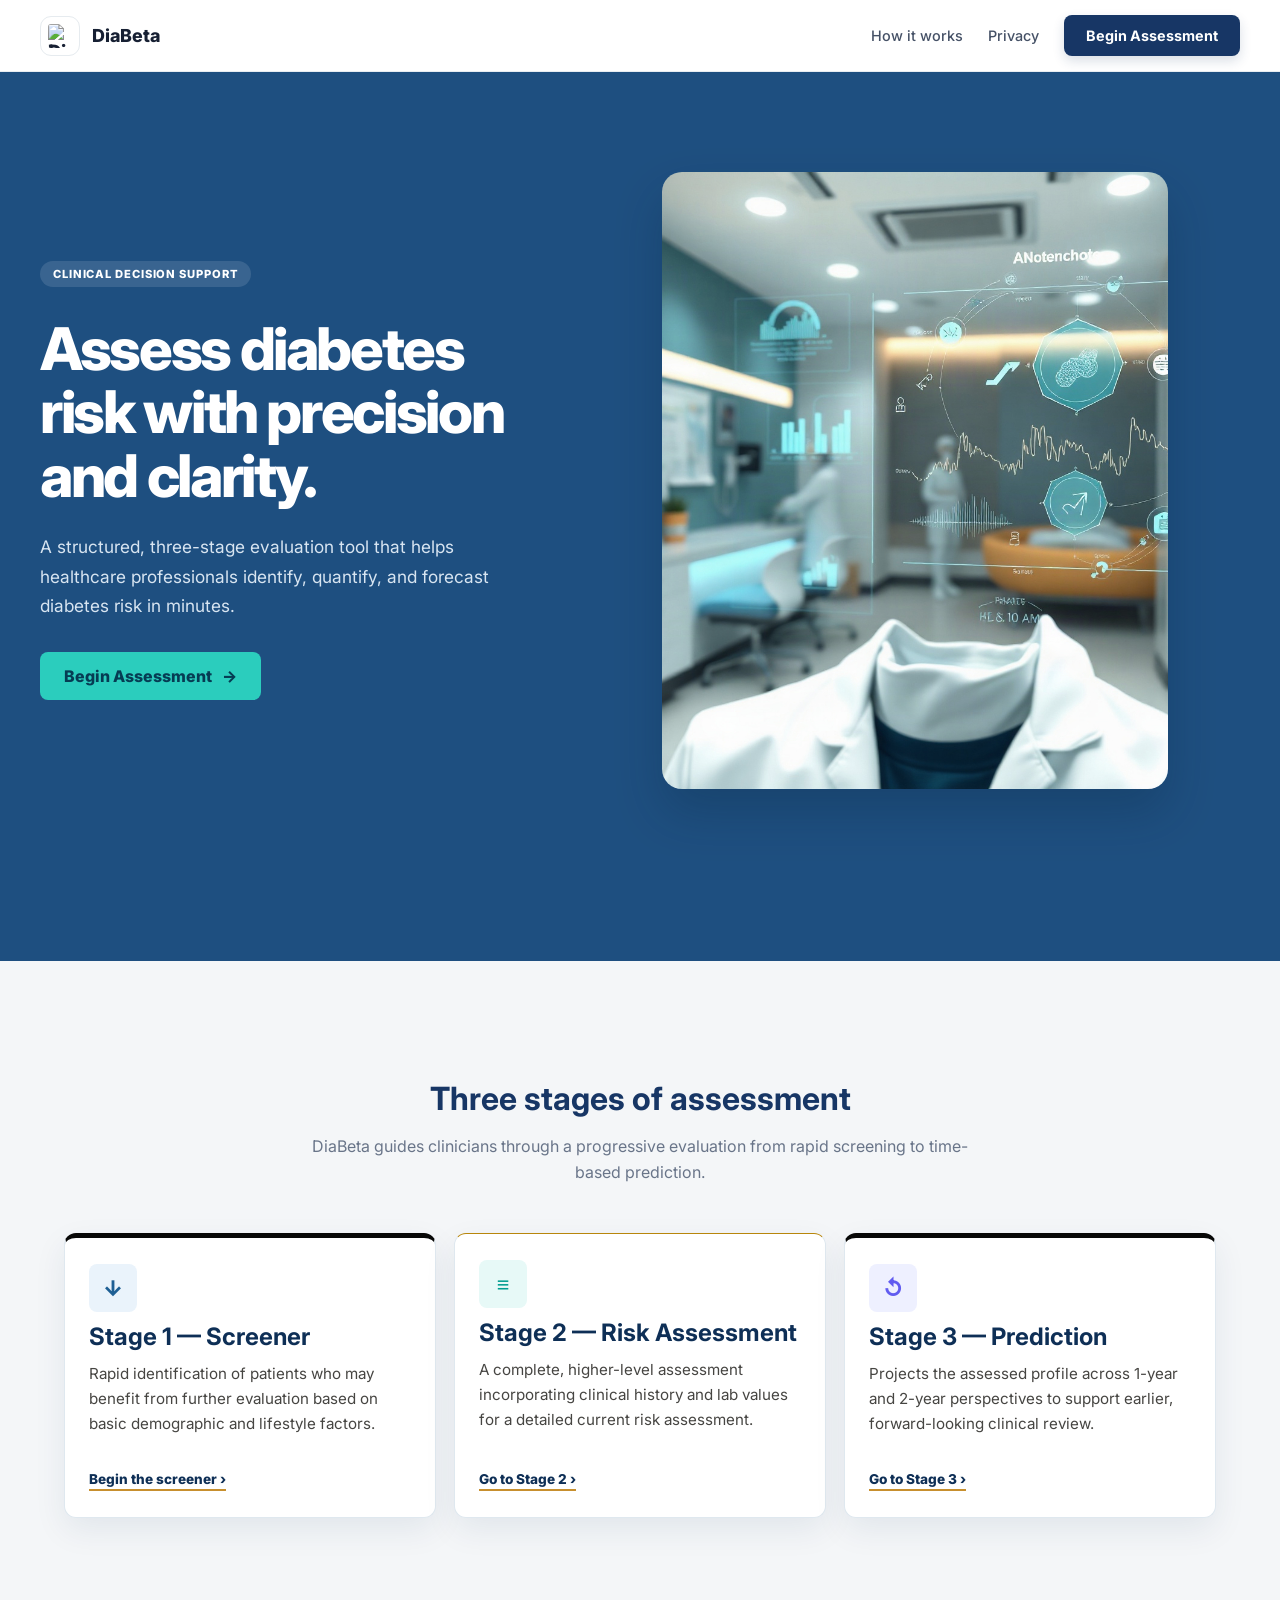
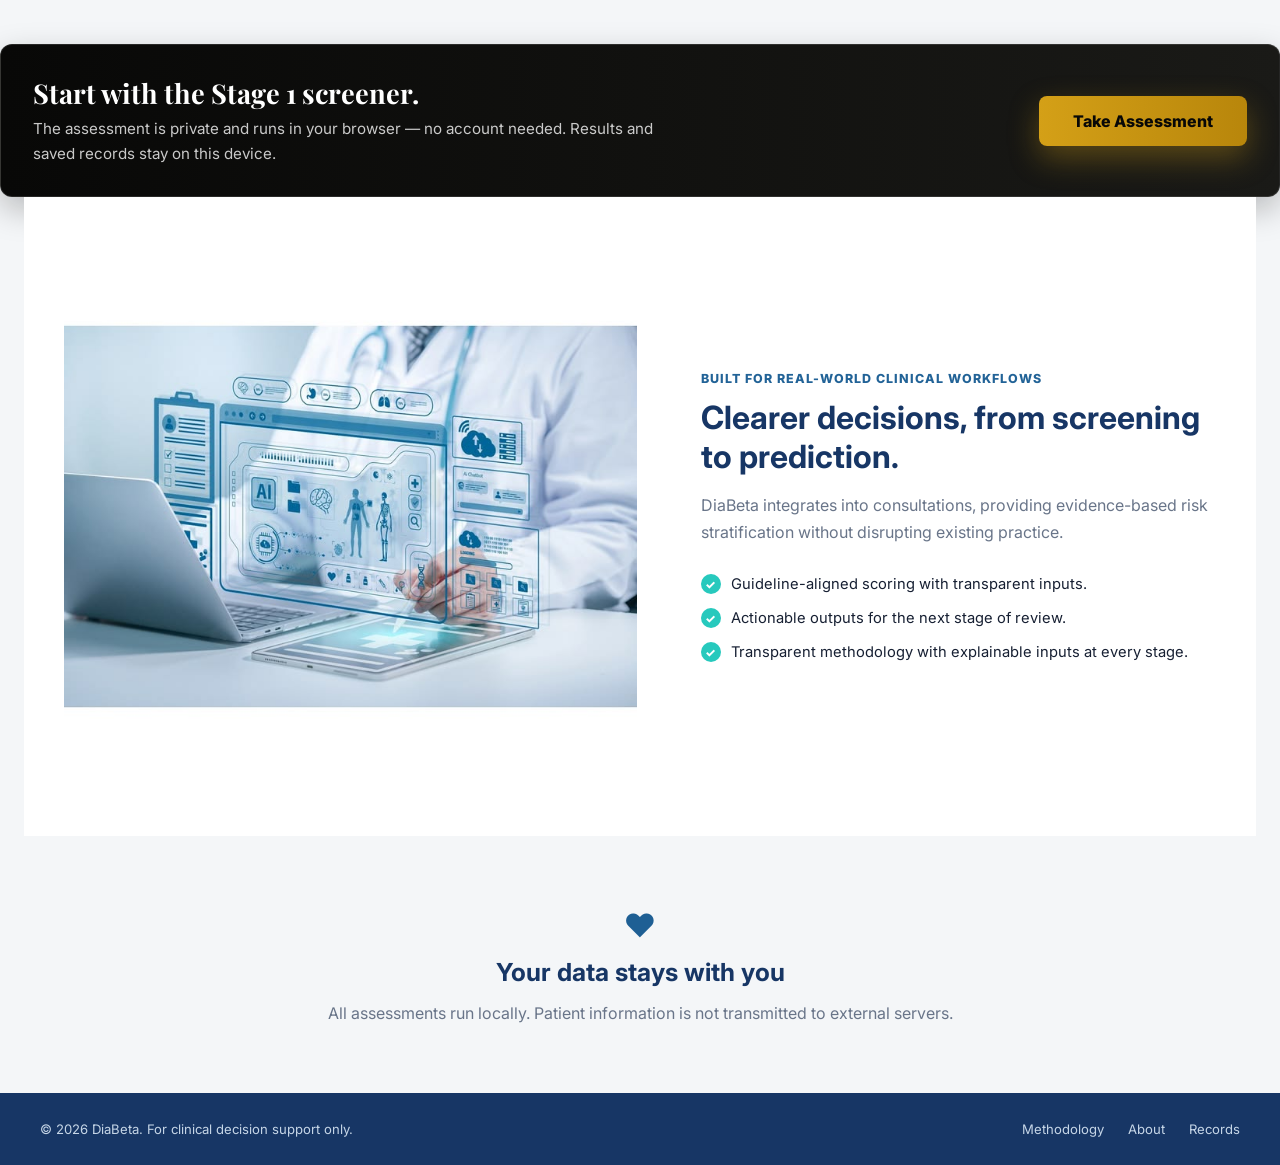
==== commit 514be70a: "Update DiaBeta frontend UI" ====
--- a/frontend/index.html
+++ b/frontend/index.html
@@ -138,13 +138,9 @@
 
             <!-- DESKTOP NAVIGATION -->
             <nav class="top-nav" aria-label="Main navigation">
-                <a href="stage1.html">Stage 1 Screener</a>
-                <a href="stage2.html">Stage 2 Risk</a>
-                <a href="stage3.html">Stage 3 Time-Based</a>
-                <a href="records.html">Records</a>
-                <a href="about.html">About</a>
-                <a href="about_me.html">About Me</a>
-                <span class="assessment-pill">Clinical decision support</span>
+                <a href="#workflow">How it works</a>
+                <a href="#privacy">Privacy</a>
+                <a class="nav-cta" href="stage1.html">Begin Assessment</a>
             </nav>
 
         </header>
@@ -155,68 +151,64 @@
         <aside class="side-drawer" aria-hidden="true">
             <button class="drawer-close" type="button" aria-label="Close navigation menu" data-drawer-close>&times;</button>
             <nav class="drawer-nav" aria-label="Mobile navigation">
-                <a href="stage1.html">Stage 1 Screener</a>
-                <a href="stage2.html">Stage 2 Risk</a>
-                <a href="stage3.html">Stage 3 Time-Based</a>
-                <a href="records.html">Records</a>
-                <a href="about.html">About</a>
-                <a href="about_me.html">About Me</a>
+                <a href="#workflow">How it works</a>
+                <a href="#privacy">Privacy</a>
+                <a href="stage1.html">Begin Assessment</a>
             </nav>
         </aside>
 
         <!-- HOME HERO -->
-        <section class="info-hero image-backed-hero">
+        <section class="info-hero image-backed-hero home-hero">
             <div>
-                <p class="eyebrow">DiaBeta — clinical decision support</p>
-                <h1>Diabetes risk assessment, stage by stage.</h1>
-                <p>
-                    DiaBeta assists healthcare professionals in evaluating a patient's
-                    risk of diabetes using clinical parameters and machine learning.
-                    It brings a screener, a detailed risk assessment, and time-based
-                    projections together in one connected flow.
+                <p class="eyebrow">Clinical decision support</p>
+                <h1>Assess diabetes risk with precision and clarity.</h1>
+                <p>
+                    A structured, three-stage evaluation tool that helps healthcare
+                    professionals identify, quantify, and forecast diabetes risk in minutes.
                 </p>
                 <a class="primary-link" href="stage1.html">
-                    Take Assessment
+                    Begin Assessment <span aria-hidden="true">&rarr;</span>
                 </a>
             </div>
+            <div class="home-hero-image">
+                <img src="clinical-ai-hero.png" alt="Clinical AI dashboard in a healthcare setting">
+            </div>
         </section>
 
         <!-- STAGE OVERVIEW -->
-        <section class="home-stages" aria-label="The three DiaBeta assessment stages">
+        <section class="home-stages" id="workflow" aria-label="The three DiaBeta assessment stages">
+
+            <header class="home-section-heading">
+                <h2>Three stages of assessment</h2>
+                <p>DiaBeta guides clinicians through a progressive evaluation from rapid screening to time-based prediction.</p>
+            </header>
 
             <article class="home-stage-card">
-                <p class="eyebrow" style="margin: 0;">Stage 1</p>
-                <h2>Screener</h2>
-                <p>
-                    A quick screen from patient demographics, BMI, and key clinical and
-                    lifestyle history — no laboratory values needed. Provides an initial
-                    low, moderate, or high risk estimate.
-                </p>
-                <a class="stage-go" href="stage1.html">Begin the screener &rarr;</a>
+                <span class="stage-icon stage-icon-filter" aria-hidden="true">&darr;</span>
+                <h2>Stage 1 — Screener</h2>
+                <p>
+                    Rapid identification of patients who may benefit from further evaluation based on basic demographic and lifestyle factors.
+                </p>
+                <a class="stage-go" href="stage1.html">Begin the screener <span aria-hidden="true">&rsaquo;</span></a>
             </article>
 
             <article class="home-stage-card stage-gold">
-                <p class="eyebrow" style="margin: 0;">Stage 2</p>
-                <h2>Risk Assessment</h2>
-                <p>
-                    A complete, higher-level assessment: enter patient information,
-                    clinical history, and at least one laboratory value (HbA1c or
-                    fasting glucose) for a detailed current risk assessment through
-                    clinical rules supported by machine learning. Start here directly,
-                    or continue from the Stage 1 screener to carry your answers
-                    forward.
-                </p>
-                <a class="stage-go" href="stage2.html">Go to Stage 2 &rarr;</a>
+                <span class="stage-icon stage-icon-chart" aria-hidden="true">&equiv;</span>
+                <h2>Stage 2 — Risk Assessment</h2>
+                <p>
+                    A complete, higher-level assessment incorporating clinical history and lab values for a detailed current risk assessment.
+                </p>
+                <a class="stage-go" href="stage2.html">Go to Stage 2 <span aria-hidden="true">&rsaquo;</span></a>
             </article>
 
             <article class="home-stage-card">
-                <p class="eyebrow" style="margin: 0;">Stage 3</p>
-                <h2>Prediction Over Time</h2>
+                <span class="stage-icon stage-icon-time" aria-hidden="true">&olarr;</span>
+                <h2>Stage 3 — Prediction</h2>
                 <p>
                     Projects the assessed profile across 1-year and 2-year
                     perspectives to support earlier, forward-looking clinical review.
                 </p>
-                <a class="stage-go" href="stage3.html">Go to Stage 3 &rarr;</a>
+                <a class="stage-go" href="stage3.html">Go to Stage 3 <span aria-hidden="true">&rsaquo;</span></a>
             </article>
 
         </section>
@@ -234,6 +226,33 @@
                 Take Assessment
             </a>
         </section>
+
+        <section class="home-workflow" id="privacy" aria-label="DiaBeta workflow and privacy">
+            <div class="home-workflow-image">
+                <img src="care-team.jpg" alt="Healthcare professional reviewing patient information">
+            </div>
+            <div class="home-workflow-copy">
+                <p class="eyebrow">Built for real-world clinical workflows</p>
+                <h2>Clearer decisions, from screening to prediction.</h2>
+                <p>DiaBeta integrates into consultations, providing evidence-based risk stratification without disrupting existing practice.</p>
+                <ul>
+                    <li>Guideline-aligned scoring with transparent inputs.</li>
+                    <li>Actionable outputs for the next stage of review.</li>
+                    <li>Transparent methodology with explainable inputs at every stage.</li>
+                </ul>
+            </div>
+        </section>
+
+        <section class="home-privacy-band">
+            <span class="privacy-mark" aria-hidden="true">&#9829;</span>
+            <h2>Your data stays with you</h2>
+            <p>All assessments run locally. Patient information is not transmitted to external servers.</p>
+        </section>
+
+        <footer class="home-footer">
+            <span>&copy; 2026 DiaBeta. For clinical decision support only.</span>
+            <nav aria-label="Footer navigation"><a href="#workflow">Methodology</a><a href="about.html">About</a><a href="records.html">Records</a></nav>
+        </footer>
 
     </main>
 
--- a/frontend/style.css
+++ b/frontend/style.css
@@ -3271,4 +3271,1089 @@
         transform:
             translate(-50%, -50%);
     }
+}
+
+/* =========================================================
+   REFERENCE UI THEME
+   ========================================================= */
+
+:root {
+    --ink: #172033;
+    --muted: #687489;
+    --line: #e2e7ed;
+    --paper: #f3f6f8;
+    --mist: #eef3f7;
+    --accent: #226397;
+    --accent-soft: #e8f4f4;
+    --navy: #173665;
+    --blue: #226397;
+    --teal: #27c9bd;
+    --header-h: 72px;
+    --shadow: 0 18px 44px rgba(23, 54, 101, 0.08);
+}
+
+body {
+    color: var(--ink);
+    font-family: "Inter", "Segoe UI", Arial, sans-serif;
+    background: #f4f6f8;
+}
+
+.site-shell,
+.result-shell,
+.page-shell {
+    width: min(1240px, calc(100% - 48px));
+    padding-top: calc(var(--header-h) + 28px);
+}
+
+.assessment-header,
+.result-header,
+.app-header {
+    position: fixed;
+    top: 0;
+    left: 0;
+    width: 100%;
+    z-index: 999;
+    min-height: var(--header-h);
+    padding: 10px max(24px, calc((100vw - 1240px) / 2));
+    background: rgba(255, 255, 255, 0.97);
+    border-bottom: 1px solid #edf0f3;
+    box-shadow: 0 4px 18px rgba(17, 40, 71, 0.04);
+    backdrop-filter: blur(16px);
+}
+
+.brand-mark {
+    gap: 11px;
+    padding: 0;
+    color: var(--ink);
+    background: transparent;
+    border: 0;
+    border-radius: 0;
+}
+
+.brand-mark img {
+    width: 40px;
+    height: 40px;
+    padding: 7px;
+    border: 1px solid #e6ebef;
+    border-radius: 11px;
+    box-shadow: none;
+}
+
+.brand-mark span {
+    color: var(--ink) !important;
+    font-family: "Inter", sans-serif;
+    font-size: 1.15rem;
+    font-weight: 800;
+}
+
+.top-nav {
+    gap: 4px;
+}
+
+.top-nav a {
+    min-height: 38px;
+    padding: 8px 13px;
+    color: #566174;
+    font-size: 0.86rem;
+    font-weight: 600;
+    border-radius: 6px;
+}
+
+.top-nav a:hover,
+.top-nav a.active {
+    color: var(--accent);
+    background: #f1f6fa;
+    box-shadow: none;
+    transform: none;
+}
+
+.assessment-pill {
+    color: var(--accent);
+    background: #eff8f8;
+    border: 0;
+    font-size: 0.75rem;
+}
+
+.primary-link,
+.primary-action,
+.secondary-action,
+.continue-link {
+    border-radius: 8px;
+    font-family: "Inter", sans-serif;
+}
+
+.primary-link,
+.primary-action {
+    background: var(--accent);
+    color: #ffffff;
+    box-shadow: 0 8px 18px rgba(34, 99, 151, 0.18);
+}
+
+.primary-link:hover,
+.primary-action:hover {
+    background: #1b527e;
+    box-shadow: 0 12px 24px rgba(34, 99, 151, 0.22);
+}
+
+.secondary-action {
+    color: var(--accent);
+    background: #ffffff;
+    border: 1px solid var(--line);
+}
+
+.secondary-action:hover {
+    border-color: #b8cbd9;
+    background: #f7fafc;
+}
+
+.info-hero {
+    min-height: 500px;
+    align-items: center;
+    grid-template-columns: minmax(0, 1fr) minmax(300px, 0.8fr);
+    background: #1b4e7d;
+    border: 0;
+    border-radius: 0;
+    box-shadow: none;
+    position: relative;
+}
+
+.home-page .info-hero::after {
+    content: "";
+    position: absolute;
+    right: 6%;
+    width: 39%;
+    height: 66%;
+    border-radius: 16px;
+    background: url("health-background.jpg") center / cover;
+    box-shadow: 0 18px 40px rgba(8, 34, 62, 0.2);
+}
+
+.info-hero > div {
+    position: relative;
+    z-index: 1;
+    max-width: 650px;
+    padding: clamp(32px, 6vw, 72px);
+}
+
+.info-hero h1 {
+    max-width: 620px;
+    font-family: "Inter", sans-serif;
+    font-size: clamp(2.5rem, 5vw, 4.35rem);
+    font-weight: 800;
+    line-height: 1.08;
+}
+
+.info-hero p:not(.eyebrow) {
+    max-width: 570px;
+    font-size: 1.05rem;
+}
+
+.info-hero .primary-link {
+    display: inline-flex;
+    margin-top: 24px;
+    background: var(--teal);
+    color: #073d52;
+}
+
+.home-stages,
+.info-grid {
+    gap: 24px;
+    margin-top: 56px;
+}
+
+.home-stage-card,
+.info-card,
+.page-hero,
+.record-card,
+.empty-state,
+.result-card,
+.result-hero,
+.assessment-summary,
+.assessment-form,
+.continue-card {
+    border: 1px solid #e6ebef;
+    border-radius: 16px;
+    background: #ffffff;
+    box-shadow: 0 8px 22px rgba(28, 56, 84, 0.05);
+}
+
+.home-stage-card {
+    min-height: 280px;
+    padding: 30px 32px;
+    border-top: 0;
+}
+
+.home-stage-card.stage-gold {
+    border-top: 0;
+}
+
+.home-stage-card h2,
+.info-card h2,
+.home-workflow-copy h2 {
+    color: var(--navy);
+    font-family: "Inter", sans-serif;
+    font-size: 1.3rem;
+}
+
+.home-stage-card p,
+.info-card p {
+    color: var(--muted);
+}
+
+.home-stage-card .stage-go {
+    color: var(--accent);
+    border: 0;
+}
+
+.home-cta-band {
+    display: none;
+}
+
+.home-workflow {
+    display: grid;
+    grid-template-columns: minmax(0, 1fr) minmax(0, 0.9fr);
+    align-items: center;
+    gap: clamp(32px, 7vw, 80px);
+    margin-top: 88px;
+    padding: 72px 0;
+}
+
+.home-workflow-image img {
+    display: block;
+    width: 100%;
+    aspect-ratio: 1.25;
+    object-fit: cover;
+    border-radius: 16px;
+}
+
+.home-workflow-copy h2 {
+    margin-top: 10px;
+    font-size: clamp(1.8rem, 3vw, 2.45rem);
+}
+
+.home-workflow-copy > p:not(.eyebrow) {
+    margin-top: 16px;
+    color: var(--muted);
+    line-height: 1.7;
+}
+
+.home-workflow-copy ul {
+    display: grid;
+    gap: 14px;
+    margin-top: 28px;
+    padding: 0;
+    list-style: none;
+    color: var(--ink);
+}
+
+.home-workflow-copy li::before {
+    content: "✓";
+    display: inline-grid;
+    place-items: center;
+    width: 20px;
+    height: 20px;
+    margin-right: 10px;
+    border-radius: 50%;
+    color: #ffffff;
+    background: var(--teal);
+    font-size: 0.75rem;
+    font-weight: 800;
+}
+
+.page-hero,
+.result-hero,
+.assessment-summary,
+.assessment-form,
+.result-card {
+    box-shadow: var(--shadow);
+}
+
+.page-hero h1,
+.result-hero h1,
+.assessment-summary h2,
+.stage2-page h1,
+.stage3-page h1 {
+    font-family: "Inter", sans-serif;
+    color: var(--ink);
+}
+
+.stage2-page h1,
+.stage3-page h1 {
+    font-family: "Inter", sans-serif !important;
+    font-size: clamp(2rem, 4vw, 3rem) !important;
+}
+
+.page-hero h1 {
+    font-size: clamp(2rem, 4vw, 3.4rem);
+}
+
+.assessment-layout {
+    gap: 28px;
+}
+
+.assessment-summary {
+    background: var(--accent);
+    color: #ffffff;
+}
+
+.assessment-summary h2,
+.assessment-summary .summary-copy,
+.assessment-summary .eyebrow,
+.assessment-summary .summary-metrics span {
+    color: #ffffff;
+}
+
+.assessment-summary .summary-copy {
+    opacity: 0.78;
+}
+
+.assessment-summary .summary-metrics div {
+    background: rgba(255, 255, 255, 0.1);
+    border-color: rgba(255, 255, 255, 0.14);
+}
+
+.assessment-summary .summary-metrics strong {
+    color: var(--teal);
+}
+
+.assessment-form,
+.result-card {
+    padding: 30px;
+}
+
+input,
+select {
+    min-height: 54px;
+    border-color: #dfe5eb;
+    border-radius: 12px;
+    background: #fbfcfd;
+}
+
+input:focus,
+select:focus {
+    border-color: var(--teal);
+    box-shadow: 0 0 0 4px rgba(39, 201, 189, 0.14);
+}
+
+.result-hero {
+    border-top: 0;
+}
+
+.result-hero .risk-score {
+    background: #f1f5f8;
+}
+
+.tier-accent-Low,
+.tier-accent-Moderate,
+.tier-accent-High {
+    border-top: 0;
+}
+
+.record-card,
+.empty-state {
+    padding: 24px;
+}
+
+.record-date,
+.eyebrow {
+    color: var(--accent) !important;
+    letter-spacing: 0.08em;
+}
+
+.side-drawer {
+    background: #173665;
+}
+
+.nav-toggle {
+    width: 42px;
+    height: 42px;
+    border-radius: 10px;
+    border-color: #dfe6ec !important;
+    background: #ffffff !important;
+    color: var(--accent) !important;
+}
+
+.nav-toggle svg,
+.nav-toggle svg path,
+.nav-toggle svg line,
+.nav-toggle svg polyline {
+    color: var(--accent) !important;
+    stroke: var(--accent) !important;
+}
+
+@media (max-width: 820px) {
+    .site-shell,
+    .result-shell,
+    .page-shell {
+        width: min(100% - 24px, 640px);
+    }
+
+    .home-page .info-hero {
+        grid-template-columns: 1fr;
+        min-height: 620px;
+    }
+
+    .home-page .info-hero::after {
+        right: 8%;
+        bottom: 7%;
+        width: 84%;
+        height: 36%;
+    }
+
+    .home-page .info-hero > div {
+        align-self: start;
+    }
+
+    .home-workflow {
+        grid-template-columns: 1fr;
+        margin-top: 42px;
+        padding: 42px 0;
+    }
+}
+
+/* =========================================================
+   PNG REFERENCE COMPOSITIONS
+   ========================================================= */
+
+:root {
+    --ref-ink: #172033;
+    --ref-blue: #1e5f94;
+    --ref-deep: #173665;
+    --ref-teal: #2bcdbd;
+    --ref-bg: #f4f6f8;
+    --ref-muted: #697589;
+}
+
+body {
+    background: var(--ref-bg);
+    color: var(--ref-ink);
+}
+
+.page-shell,
+.result-shell {
+    width: 100%;
+    max-width: none;
+    padding: 100px 0 0;
+}
+
+.home-page .page-shell {
+    padding-top: 0;
+}
+
+.result-header,
+.app-header {
+    display: flex;
+    align-items: center;
+    justify-content: space-between;
+    gap: 24px;
+    flex-wrap: nowrap;
+    height: 72px;
+    min-height: 72px;
+    padding: 0 max(40px, calc((100vw - 1240px) / 2));
+    background: #ffffff;
+    border-bottom: 1px solid #e8edf1;
+    box-shadow: none;
+}
+
+.brand-mark {
+    gap: 12px;
+}
+
+.brand-mark img {
+    width: 40px;
+    height: 40px;
+    padding: 7px;
+    border-radius: 11px;
+}
+
+.brand-mark span {
+    color: var(--ref-ink) !important;
+    font-size: 1.12rem;
+}
+
+.top-nav {
+    gap: 25px;
+}
+
+.top-nav a {
+    min-height: 72px;
+    padding: 0;
+    border-radius: 0;
+    color: #455166;
+    font-size: 0.9rem;
+    font-weight: 500;
+}
+
+.top-nav a:hover,
+.top-nav a.active {
+    color: var(--ref-blue);
+    background: transparent;
+    box-shadow: inset 0 -2px var(--ref-blue);
+    transform: none;
+}
+
+.top-nav .nav-cta,
+.home-page .top-nav .nav-cta {
+    min-height: auto;
+    padding: 12px 22px;
+    border-radius: 8px;
+    color: #ffffff;
+    background: var(--ref-deep);
+    box-shadow: 0 5px 12px rgba(23, 54, 101, 0.16);
+    font-weight: 700;
+}
+
+.top-nav .nav-cta:hover,
+.home-page .top-nav .nav-cta:hover {
+    color: #ffffff;
+    background: #214b80;
+    box-shadow: 0 5px 12px rgba(23, 54, 101, 0.16);
+}
+
+.home-hero {
+    display: grid;
+    grid-template-columns: minmax(0, 0.86fr) minmax(520px, 1.14fr);
+    align-items: center;
+    gap: 56px;
+    min-height: 680px;
+    padding: 100px max(40px, calc((100vw - 1232px) / 2));
+    background: #1e4f80;
+    border-radius: 0;
+    box-shadow: none;
+}
+
+.home-hero > div:first-child {
+    max-width: 560px;
+    padding: 0;
+}
+
+.home-hero .eyebrow {
+    display: inline-flex;
+    padding: 6px 13px;
+    border-radius: 999px;
+    color: #ffffff !important;
+    background: rgba(255, 255, 255, 0.12);
+    font-size: 0.7rem;
+}
+
+.home-hero h1 {
+    margin-top: 30px;
+    color: #ffffff;
+    font-size: clamp(2.8rem, 4.6vw, 4.15rem);
+    line-height: 1.08;
+    letter-spacing: -0.04em;
+}
+
+.home-hero p:not(.eyebrow) {
+    max-width: 520px;
+    margin-top: 25px;
+    color: #d8e5f1;
+    font-size: 1.08rem;
+    line-height: 1.7;
+}
+
+.home-hero .primary-link {
+    display: inline-flex;
+    align-items: center;
+    gap: 10px;
+    margin-top: 32px;
+    padding: 14px 24px;
+    color: #063c53;
+    background: var(--ref-teal);
+    box-shadow: none;
+}
+
+.home-hero-image {
+    width: min(100%, 720px);
+    justify-self: end;
+}
+
+.home-hero-image img {
+    display: block;
+    width: 100%;
+    aspect-ratio: .82;
+    object-fit: cover;
+    border-radius: 20px;
+    filter: saturate(0.9);
+    box-shadow: 0 24px 48px rgba(5, 32, 59, 0.24);
+}
+
+.home-hero .primary-link {
+    transition: transform .2s ease, box-shadow .2s ease, background .2s ease;
+}
+
+.home-hero .primary-link:hover,
+.home-hero .primary-link:focus-visible {
+    transform: translateY(-4px);
+    background: #55e0d2;
+    box-shadow: 0 12px 24px rgba(5, 43, 62, 0.24);
+}
+
+.home-stages {
+    display: grid;
+    grid-template-columns: repeat(3, minmax(0, 1fr));
+    gap: 32px;
+    max-width: 1232px;
+    margin: 0 auto;
+    padding: 96px 40px 104px;
+    background: var(--ref-bg);
+}
+
+.home-section-heading {
+    grid-column: 1 / -1;
+    max-width: 700px;
+    margin: 0 auto 30px;
+    text-align: center;
+}
+
+.home-section-heading h2 {
+    color: var(--ref-deep);
+    font-family: "Inter", sans-serif;
+    font-size: 2rem;
+}
+
+.home-section-heading p {
+    margin-top: 16px;
+    color: var(--ref-muted);
+    line-height: 1.6;
+}
+
+.home-stage-card {
+    min-height: 285px;
+    gap: 18px;
+    padding: 32px;
+    border: 1px solid #e6eaee;
+    border-radius: 11px;
+    box-shadow: 0 2px 4px rgba(24, 41, 61, 0.04);
+}
+
+.home-stage-card.stage-gold {
+    border-top: 1px solid #e6eaee;
+}
+
+.home-stage-card h2 {
+    font-size: 1.28rem;
+}
+
+.home-stage-card p {
+    font-size: 0.91rem;
+    line-height: 1.65;
+}
+
+.stage-icon {
+    display: grid;
+    place-items: center;
+    width: 48px;
+    height: 48px;
+    border-radius: 8px;
+    color: #1e5f94;
+    background: #eaf3fb;
+    font-size: 1.35rem;
+    font-weight: 800;
+}
+
+.stage-icon-chart { color: #009d91; background: #e7f9f7; }
+.stage-icon-time { color: #615cf0; background: #eef0ff; }
+
+.home-stage-card .stage-go {
+    margin-top: auto;
+    color: var(--ref-blue);
+    font-size: 0.87rem;
+}
+
+.home-workflow {
+    display: grid;
+    grid-template-columns: minmax(0, 1fr) minmax(0, 0.9fr);
+    align-items: center;
+    gap: 64px;
+    max-width: 1232px;
+    margin: 0 auto;
+    padding: 96px 40px;
+    background: #ffffff;
+}
+
+.home-workflow-image img {
+    aspect-ratio: 1.28;
+    border-radius: 16px;
+}
+
+.home-workflow-copy h2 {
+    margin-top: 12px;
+    font-family: "Inter", sans-serif;
+    font-size: 2rem;
+    color: var(--ref-deep);
+}
+
+.home-workflow-copy > p:not(.eyebrow) {
+    color: var(--ref-muted);
+}
+
+.home-workflow-copy li {
+    font-size: 0.92rem;
+}
+
+.home-privacy-band {
+    padding: 70px 20px;
+    text-align: center;
+    background: var(--ref-bg);
+}
+
+.privacy-mark {
+    display: block;
+    color: var(--ref-blue);
+    font-size: 2rem;
+}
+
+.home-privacy-band h2 {
+    margin-top: 12px;
+    color: var(--ref-deep);
+    font-family: "Inter", sans-serif;
+    font-size: 1.55rem;
+}
+
+.home-privacy-band p {
+    max-width: 650px;
+    margin: 16px auto 0;
+    color: var(--ref-muted);
+}
+
+.home-footer {
+    display: flex;
+    justify-content: space-between;
+    gap: 20px;
+    padding: 28px max(40px, calc((100vw - 1232px) / 2));
+    color: #c6d6e7;
+    background: var(--ref-deep);
+    font-size: 0.82rem;
+}
+
+.home-footer nav {
+    display: flex;
+    gap: 24px;
+}
+
+.home-footer a { text-decoration: none; }
+
+.flow-breadcrumb {
+    display: flex;
+    align-items: center;
+    gap: 12px;
+    max-width: 1340px;
+    margin: 30px auto 0;
+    padding: 0 48px;
+    color: #9aa5b5;
+    font-size: 0.86rem;
+}
+
+.flow-breadcrumb a { text-decoration: none; }
+.flow-breadcrumb .current { color: var(--ref-blue); font-weight: 700; }
+.flow-breadcrumb span { color: #aab3bf; font-size: 1.2rem; }
+
+.stage1-page .page-shell,
+.stage2-page .page-shell,
+.stage3-page .page-shell,
+.about-page .page-shell {
+    padding-top: 72px;
+}
+
+.stage1-page .page-hero,
+.stage2-page .section-heading,
+.stage3-page .section-heading {
+    max-width: 1340px;
+    margin: 40px auto 28px;
+    padding: 0 48px;
+    background: transparent;
+    border: 0;
+    box-shadow: none;
+}
+
+.stage1-page .page-hero h1,
+.stage2-page .section-heading h1,
+.stage3-page .section-heading h1 {
+    margin-top: 24px !important;
+    color: var(--ref-ink) !important;
+    font-family: "Inter", sans-serif !important;
+    font-size: clamp(2.1rem, 4vw, 3.2rem) !important;
+    letter-spacing: -0.04em;
+}
+
+.stage1-badge,
+.stage2-badge,
+.stage3-badge {
+    padding: 0;
+    color: var(--ref-blue) !important;
+    background: transparent !important;
+    font-size: 0.86rem;
+    letter-spacing: 0.02em;
+}
+
+.stage1-purpose,
+.stage2-page .section-heading p,
+.stage3-page .section-heading p {
+    max-width: 650px;
+    color: var(--ref-muted) !important;
+    font-size: 1.05rem !important;
+    line-height: 1.6;
+}
+
+.stage1-page .assessment-layout {
+    display: grid;
+    grid-template-columns: minmax(0, 1fr) 400px;
+    gap: 48px;
+    max-width: 1340px;
+    margin: 0 auto;
+    padding: 0 48px 80px;
+}
+
+.stage1-page .assessment-summary { display: none; }
+
+.stage1-page .assessment-form {
+    padding: 40px;
+    border-radius: 22px;
+    background: #ffffff;
+    box-shadow: 0 3px 8px rgba(25, 43, 62, 0.04);
+}
+
+.stage1-page .field span {
+    color: var(--ref-ink);
+    font-size: 0.74rem;
+    letter-spacing: 0.08em;
+    text-transform: uppercase;
+}
+
+.stage1-page .field small { color: #98a3b3; }
+
+.stage1-page .bmi-calc-wrapper { grid-column: 1 / -1; }
+
+.stage1-page .bmi-toggle-btn {
+    width: 100%;
+    padding: 13px 15px;
+    color: var(--ref-blue);
+    background: #f7fafc;
+    border: 1px solid #e1e7ec;
+    border-radius: 10px;
+    text-align: left;
+}
+
+.stage1-page .primary-action {
+    margin-top: 30px;
+    background: var(--ref-blue);
+}
+
+.stage1-rail {
+    min-height: 690px;
+    margin-top: 0;
+    padding: 110px 42px 42px;
+    color: #ffffff;
+    background:
+        linear-gradient(145deg, rgba(22, 94, 142, 0.96), rgba(19, 83, 124, 0.94)),
+        url("care-network.jpg") center / cover;
+    position: relative;
+    overflow: hidden;
+}
+
+.stage1-rail::after {
+    content: "";
+    position: absolute;
+    inset: 0;
+    opacity: 0.13;
+    background-image: radial-gradient(#ffffff 1px, transparent 1px);
+    background-size: 20px 20px;
+    pointer-events: none;
+}
+
+.stage1-rail > * { position: relative; z-index: 1; }
+.rail-icon { display: grid; place-items: center; width: 56px; height: 56px; border: 1px solid rgba(255,255,255,.2); border-radius: 15px; color: var(--ref-teal); font-size: 1.6rem; }
+.stage1-rail h2 { margin-top: 28px; color: #ffffff; font-family: "Inter", sans-serif; font-size: 1.7rem; }
+.stage1-rail > p { margin-top: 16px; color: #d4e2ef; line-height: 1.65; }
+.rail-stat { margin-top: 28px; padding: 18px; border: 1px solid rgba(255,255,255,.16); border-radius: 14px; background: rgba(255,255,255,.08); }
+.rail-stat strong, .rail-stat span { display: block; }
+.rail-stat span { margin-top: 5px; color: #bcd1e2; font-size: .82rem; }
+
+.stage2-page .stage2-container {
+    display: flex;
+    flex-direction: column;
+    max-width: 1340px;
+    margin: 0 auto;
+    padding: 0 48px 80px;
+}
+
+.stage2-page .flow-breadcrumb { order: 1; width: 100%; margin-left: 0; padding: 0; }
+.stage2-page .section-heading { order: 2; width: 100%; margin: 40px 0 20px; padding: 0; }
+.stage2-page #stage1ImportCard { order: 3; margin: 0 0 22px; }
+.stage2-page .assessment-layout { order: 4; width: 100%; margin: 0; }
+.stage2-page .assessment-form { width: 100%; padding: 32px; border-radius: 0; }
+.stage2-page #stage2ResultCard { order: 5; width: 100%; margin-top: 28px; border-radius: 0; }
+.stage2-context { order: 6; width: 100%; align-self: stretch; padding: 38px 0 0; }
+.stage2-context::after { display: none; }
+.context-kicker { display: inline-flex; padding: 6px 12px; border-radius: 999px; color: #00a99d; background: #e8fbf8; font-size: .7rem; font-weight: 800; text-transform: uppercase; letter-spacing: .08em; }
+.stage2-context h2 { margin-top: 28px; color: var(--ref-ink); font-family: "Inter", sans-serif; font-size: 1.65rem; }
+.stage2-context > p { margin-top: 18px; color: var(--ref-muted); line-height: 1.65; }
+.context-item { display: flex; gap: 15px; margin-top: 30px; }
+.context-item > span { display: grid; place-items: center; flex: 0 0 42px; height: 42px; border-radius: 12px; color: var(--ref-blue); background: #f7fafc; }
+.context-item strong { color: var(--ref-ink); }
+.context-item p { margin-top: 5px; color: var(--ref-muted); font-size: .83rem; line-height: 1.55; }
+
+.stage3-page .stage3-container {
+    display: grid;
+    grid-template-columns: minmax(0, 1fr) 365px;
+    column-gap: 32px;
+    max-width: 1150px;
+    margin: 0 auto;
+    padding: 0 32px 70px;
+}
+
+.stage3-page .flow-breadcrumb,
+.stage3-page .section-heading,
+.stage3-page #importedDataCard,
+.stage3-page #stage3NotApplicableBanner,
+.stage3-page #stage3NoDataSection,
+.stage3-page #stage3ResultsCard { grid-column: 1 / -1; }
+.stage3-page .flow-breadcrumb { width: 100%; margin-left: 0; padding: 0; }
+.stage3-page .section-heading { width: 100%; margin: 40px 0 20px; padding: 0; }
+.stage3-recommendation-layout { grid-column: 1 / -1; grid-row: auto; display: grid; grid-template-columns: minmax(260px, .82fr) minmax(0, 1.18fr); gap: 12px; align-items: stretch; width: 100%; margin-top: 24px; }
+.recommendation-image-panel { min-width: 0; min-height: 390px; overflow: hidden; border-radius: 20px; background: #dcebf1; box-shadow: 0 12px 24px rgba(23, 54, 101, .08); }
+.recommendation-image { display: block; width: 100%; height: 100%; min-height: 390px; object-fit: cover; }
+.stage3-recommendation-layout .stage3-side-panel { display: block; }
+.stage3-side-panel { min-width: 0; padding: 30px; }
+.stage3-side-panel h2 { margin: 0; color: #ffffff; font-family: "Inter", sans-serif; font-size: 1.25rem; line-height: 1.25; }
+.stage3-side-panel h2 span { color: var(--ref-teal); }
+.action-card { margin-top: 14px; padding: 16px; border: 1px solid #e2e8ee; border-radius: 15px; background: #ffffff; }
+.action-card strong, .action-card span { display: block; }
+.action-card strong { color: #173665; font-size: .9rem; line-height: 1.3; }
+.action-card span { margin-top: 6px; color: #64748b; font-size: .78rem; line-height: 1.45; }
+.stage3-side-panel .primary-action { margin-top: 28px; color: #126080; background: var(--ref-teal); }
+.data-note { margin-top: 22px; padding: 18px; border-radius: 16px; color: var(--ref-ink); background: #ffffff; }
+.data-note strong, .data-note span { display: block; }
+.data-note span { margin-top: 6px; color: var(--ref-muted); font-size: .82rem; line-height: 1.5; }
+.stage3-result-wrapper { grid-column: 1; margin-top: 0; padding: 32px; border: 0; border-radius: 24px; box-shadow: 0 4px 12px rgba(25,43,62,.06); }
+
+.about-page .page-shell { padding-top: 72px; }
+.about-page .result-header { top: 0; }
+.about-hero-reference { display: grid; grid-template-columns: 1fr 1fr; align-items: center; gap: 70px; max-width: 1232px; margin: 0 auto; padding: 72px 40px; background: #ffffff; }
+.about-hero-reference h1 { max-width: 520px; color: var(--ref-ink); font-family: "Inter", sans-serif; font-size: clamp(2.5rem, 4vw, 3.7rem); line-height: 1.05; letter-spacing: -.04em; }
+.about-hero-reference > div:first-child > p { max-width: 560px; margin-top: 25px; color: var(--ref-muted); font-size: 1.08rem; line-height: 1.7; }
+.about-experts { display: grid; grid-template-columns: 48px auto; column-gap: 14px; align-items: center; margin-top: 34px; }
+.about-experts img { grid-row: span 2; width: 48px; height: 48px; object-fit: cover; border-radius: 50%; }
+.about-experts strong { color: var(--ref-ink); }
+.about-experts span { color: var(--ref-muted); font-size: .82rem; }
+.about-hero-image { position: relative; }
+.about-hero-image > img { display: block; width: 100%; aspect-ratio: 1.18; object-fit: cover; border-radius: 24px; }
+.about-hero-image > span { position: absolute; left: -24px; bottom: -18px; display: grid; padding: 28px 34px; border-radius: 24px; color: #07516d; background: var(--ref-teal); box-shadow: 0 12px 22px rgba(21,80,96,.12); }
+.about-hero-image strong { font-size: 2rem; }
+.about-hero-image small { text-transform: uppercase; letter-spacing: .08em; }
+.about-principles { padding: 90px max(40px, calc((100vw - 1232px) / 2)); background: var(--ref-bg); }
+.about-principles > header { text-align: center; }
+.about-principles h2 { color: var(--ref-ink); font-family: "Inter", sans-serif; font-size: 2rem; }
+.about-principles > header p { margin-top: 15px; color: var(--ref-muted); }
+.about-principles .info-grid { max-width: none; margin-top: 58px; }
+.principle-icon { display: grid; place-items: center; width: 56px; height: 56px; border-radius: 14px; color: var(--ref-teal); background: #e8fbf8; font-size: 1.5rem; }
+.about-principles .info-card h2 { margin-top: 26px; font-size: 1.2rem; }
+.about-principles .info-card p { margin-top: 14px; }
+.about-quote { max-width: 850px; margin: 96px auto; padding: 68px; border-radius: 34px; color: #ffffff; background: var(--ref-blue); }
+.about-quote blockquote { font-size: 1.8rem; font-style: italic; font-weight: 700; line-height: 1.35; }
+.about-quote strong { display: block; margin-top: 28px; color: var(--ref-teal); }
+.about-contact { display: flex; align-items: center; gap: 18px; max-width: 1232px; margin: 0 auto 80px; padding: 35px 48px; border-radius: 22px; background: #ffffff; box-shadow: 0 4px 12px rgba(25,43,62,.05); }
+.about-contact > div { flex: 1; }
+.about-contact h2 { color: var(--ref-ink); font-family: "Inter", sans-serif; }
+.about-contact p { margin-top: 8px; color: var(--ref-muted); }
+.about-contact .primary-link { margin: 0; }
+
+/* Keep the team copy legible on the light reference surface. */
+.about-me-page {
+    background: var(--ref-bg);
+}
+
+.about-me-page .team-hero,
+.about-me-page .team-section,
+.about-me-page .team-statement,
+.about-me-page .team-footer {
+    color: var(--ref-ink);
+}
+
+.about-me-page .team-hero {
+    background: #ffffff;
+    border-bottom: 1px solid #e5ebef;
+}
+
+.about-me-page .team-hero h1,
+.about-me-page .team-section-heading h2,
+.about-me-page .team-member-info h3,
+.about-me-page .team-footer strong {
+    color: var(--ref-deep);
+}
+
+.about-me-page .team-hero-description,
+.about-me-page .team-section-heading > p,
+.about-me-page .team-bio,
+.about-me-page .team-footer span,
+.about-me-page .team-footer p {
+    color: var(--ref-muted);
+}
+
+.about-me-page .team-role {
+    color: var(--ref-blue);
+}
+
+.about-me-page .team-links a {
+    color: var(--ref-blue);
+}
+
+.about-me-page .team-statement {
+    background: #eaf4f8;
+}
+
+.about-me-page .team-statement h2 {
+    color: var(--ref-deep);
+}
+
+.about-me-page .team-statement > p:last-child {
+    color: var(--ref-muted);
+}
+
+.about-me-page .team-footer {
+    border-top-color: #dfe7ec;
+}
+
+/* Keep the team/contact page aligned with the shared content gutters. */
+.about-me-page .page-shell {
+    width: min(1232px, calc(100% - 96px));
+    margin-left: auto;
+    margin-right: auto;
+}
+
+@media (max-width: 900px) {
+    .home-hero { grid-template-columns: 1fr; gap: 40px; padding: 72px 24px; }
+    .home-hero-image { justify-self: stretch; width: 100%; }
+    .home-stages { grid-template-columns: 1fr; padding: 70px 24px; }
+    .home-stage-card { min-height: 0; }
+    .home-workflow, .about-hero-reference { grid-template-columns: 1fr; padding: 70px 24px; }
+    .home-footer { padding: 25px 24px; }
+    .stage1-page .assessment-layout, .stage3-page .stage3-container { display: block; padding: 0 24px 60px; }
+    .stage2-page .stage2-container { display: flex; padding: 0 24px 60px; }
+    .flow-breadcrumb { margin-top: 22px; padding: 0 24px; flex-wrap: wrap; }
+    .stage1-page .page-hero, .stage2-page .section-heading, .stage3-page .section-heading { margin: 34px auto 24px; padding: 0 24px; }
+    .stage1-rail, .stage2-context, .stage3-side-panel { margin-top: 28px; }
+    .stage2-page #stage2ResultCard { margin-top: 28px; }
+    .stage1-rail { min-height: 0; padding: 48px 32px; }
+    .stage3-recommendation-layout { display: block; margin-top: 28px; }
+    .recommendation-image-panel { min-height: 190px; margin-bottom: 16px; }
+    .recommendation-image { height: 190px; min-height: 190px; }
+    .about-quote { margin: 65px 24px; padding: 44px 30px; }
+    .about-contact { margin: 0 24px 60px; flex-wrap: wrap; padding: 30px; }
+    .about-me-page .page-shell { width: calc(100% - 48px); }
+}
+
+@media (max-width: 600px) {
+    .result-header, .app-header { padding: 0 18px; }
+    .home-hero h1 { font-size: 2.55rem; }
+    .home-footer { flex-direction: column; }
+    .home-footer nav { gap: 14px; }
+    .stage1-page .assessment-form { padding: 24px 18px; }
+    .stage2-page .assessment-form, .stage3-result-wrapper { padding: 22px 18px; }
+    .about-hero-image > span { left: 12px; }
+}
+
+.home-page .info-hero::after {
+    display: none;
 }
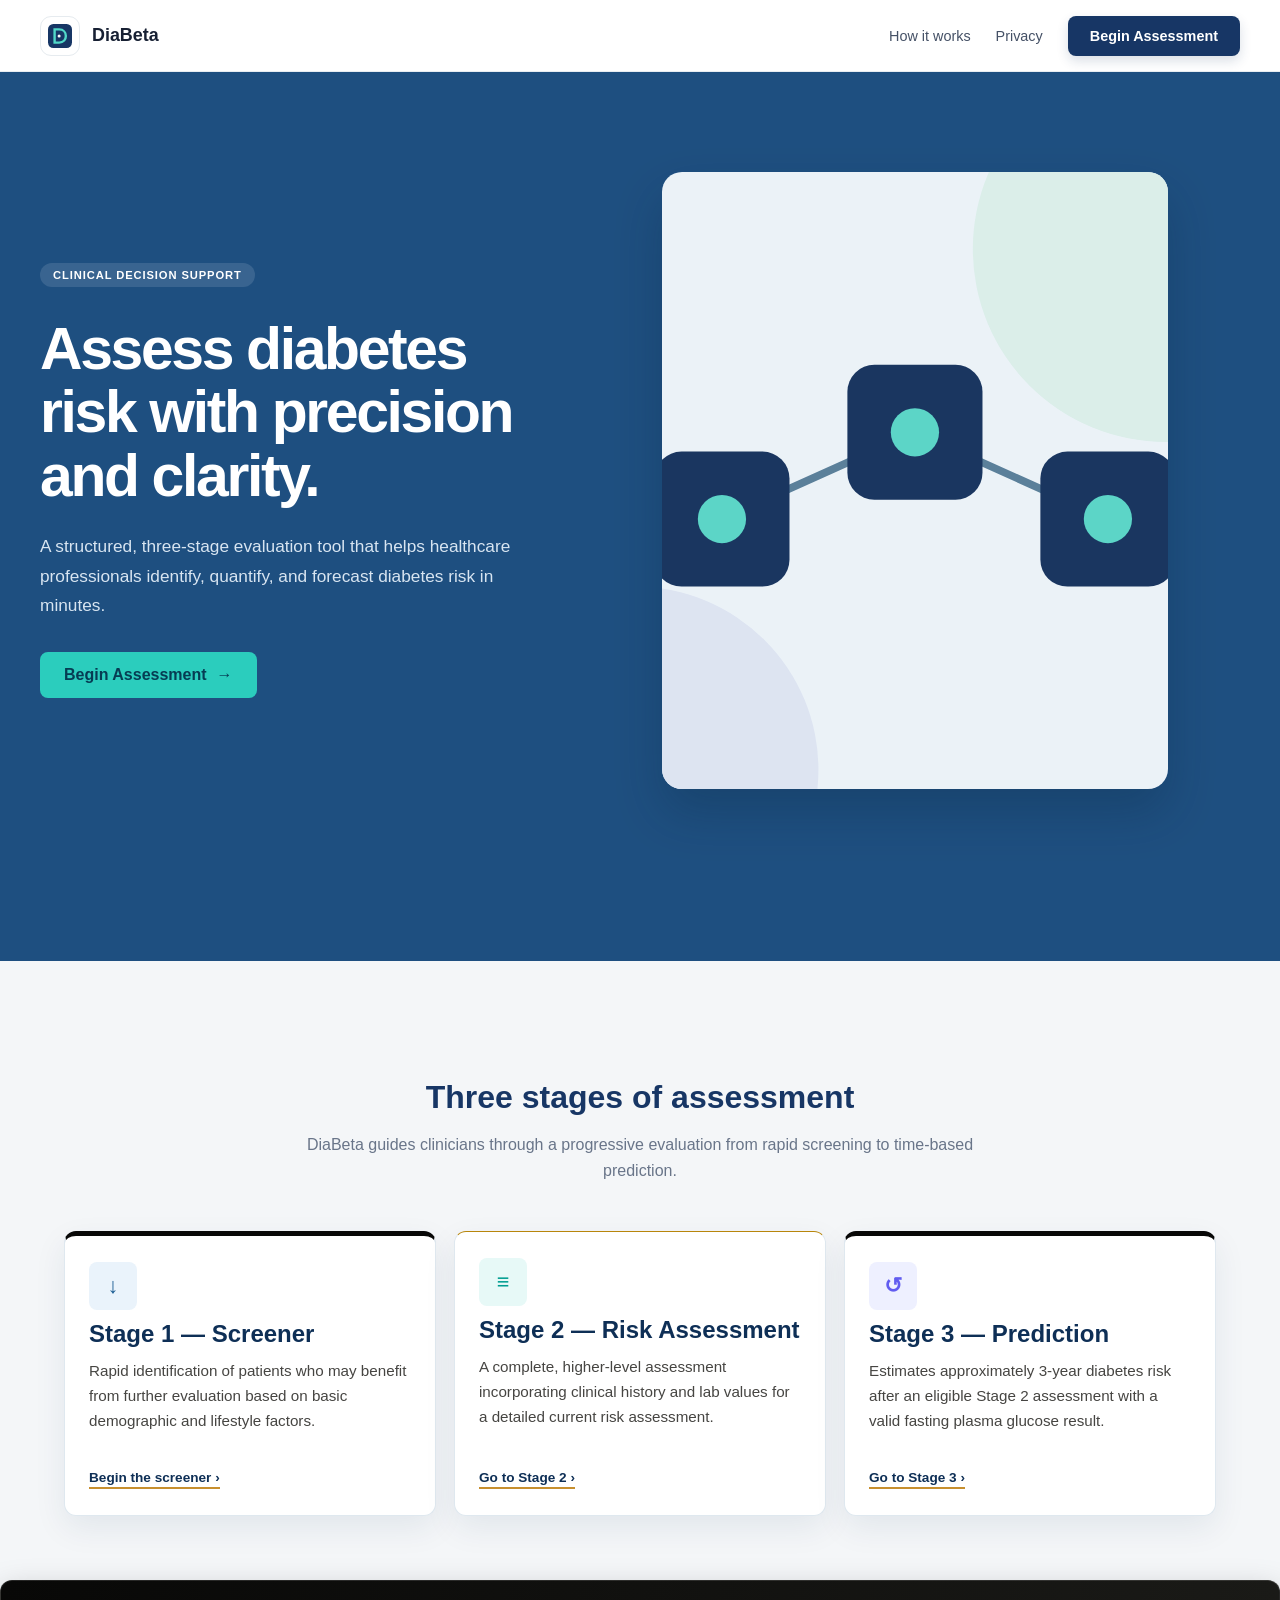
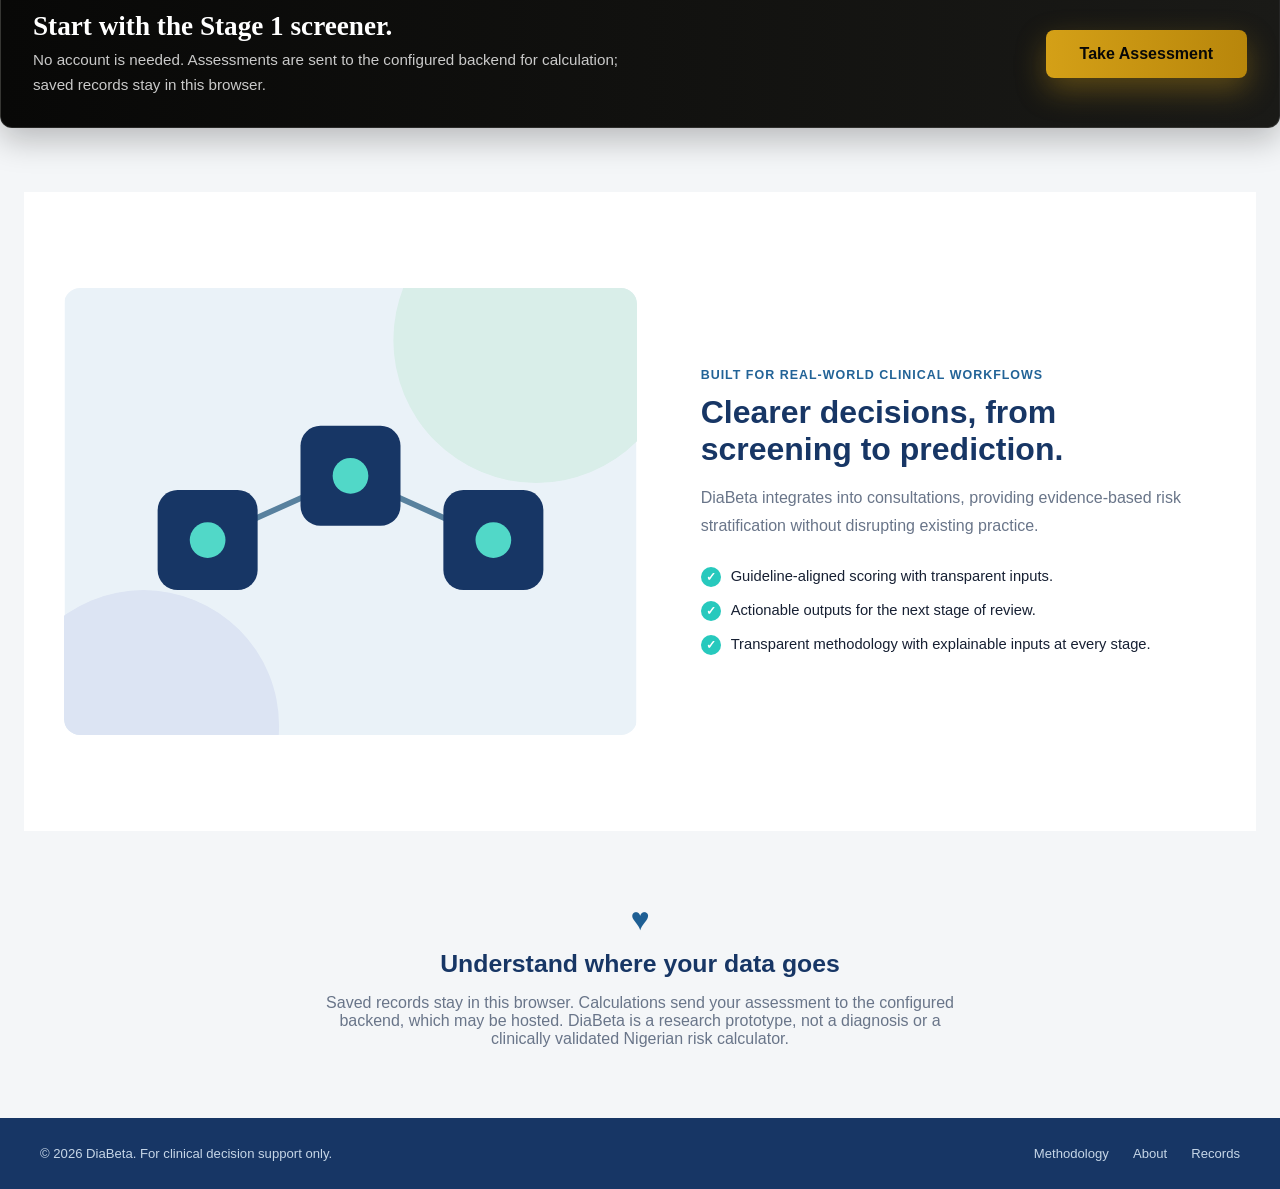
==== commit 555a3f91: "Remove participant artifacts and correct assessment inference and state Use the verified lightweight" ====
--- a/frontend/index.html
+++ b/frontend/index.html
@@ -4,11 +4,6 @@
     <meta charset="UTF-8">
     <meta name="viewport" content="width=device-width, initial-scale=1.0">
     <title>DiaBeta — Home</title>
-
-    <link
-        href="https://fonts.googleapis.com/css2?family=Inter:wght@300;400;600;700;800&family=Playfair+Display:wght@400;600;700;800;900&display=swap"
-        rel="stylesheet"
-    >
 
     <link rel="stylesheet" href="style.css">
 
@@ -60,13 +55,14 @@
             grid-template-columns: repeat(3, minmax(0, 1fr));
             gap: 18px;
             margin-top: 22px;
+            padding-bottom: 64px;
         }
 
         .home-cta-band {
             background: linear-gradient(90deg, #080807, #1a1a17);
             border: 1px solid rgba(255, 255, 255, 0.12);
             border-radius: 12px;
-            margin-top: 22px;
+            margin: 0 0 64px;
             padding: 30px 32px;
             display: flex;
             align-items: center;
@@ -117,7 +113,7 @@
                 href="index.html"
                 aria-label="DiaBeta home"
             >
-                <img src="diabeta-logo.png" alt="DiaBeta logo">
+                <img src="publication-mark.svg" alt="DiaBeta logo">
                 <span>DiaBeta</span>
             </a>
 
@@ -171,7 +167,7 @@
                 </a>
             </div>
             <div class="home-hero-image">
-                <img src="clinical-ai-hero.png" alt="Clinical AI dashboard in a healthcare setting">
+                <img src="publication-illustration.svg" alt="Original geometric illustration">
             </div>
         </section>
 
@@ -205,8 +201,8 @@
                 <span class="stage-icon stage-icon-time" aria-hidden="true">&olarr;</span>
                 <h2>Stage 3 — Prediction</h2>
                 <p>
-                    Projects the assessed profile across 1-year and 2-year
-                    perspectives to support earlier, forward-looking clinical review.
+                    Estimates approximately 3-year diabetes risk after an eligible
+                    Stage 2 assessment with a valid fasting plasma glucose result.
                 </p>
                 <a class="stage-go" href="stage3.html">Go to Stage 3 <span aria-hidden="true">&rsaquo;</span></a>
             </article>
@@ -218,8 +214,8 @@
             <div>
                 <h2>Start with the Stage 1 screener.</h2>
                 <p>
-                    The assessment is private and runs in your browser — no account
-                    needed. Results and saved records stay on this device.
+                    No account is needed. Assessments are sent to the configured
+                    backend for calculation; saved records stay in this browser.
                 </p>
             </div>
             <a class="primary-link" href="stage1.html" style="padding: 15px 34px;">
@@ -229,7 +225,7 @@
 
         <section class="home-workflow" id="privacy" aria-label="DiaBeta workflow and privacy">
             <div class="home-workflow-image">
-                <img src="care-team.jpg" alt="Healthcare professional reviewing patient information">
+                <img src="publication-illustration.svg" alt="Original geometric illustration">
             </div>
             <div class="home-workflow-copy">
                 <p class="eyebrow">Built for real-world clinical workflows</p>
@@ -245,8 +241,8 @@
 
         <section class="home-privacy-band">
             <span class="privacy-mark" aria-hidden="true">&#9829;</span>
-            <h2>Your data stays with you</h2>
-            <p>All assessments run locally. Patient information is not transmitted to external servers.</p>
+            <h2>Understand where your data goes</h2>
+            <p>Saved records stay in this browser. Calculations send your assessment to the configured backend, which may be hosted. DiaBeta is a research prototype, not a diagnosis or a clinically validated Nigerian risk calculator.</p>
         </section>
 
         <footer class="home-footer">
--- a/frontend/style.css
+++ b/frontend/style.css
@@ -48,7 +48,7 @@
 
     background:
         #080807
-        url("background.jpg")
+        url("publication-illustration.svg")
         center center / cover fixed no-repeat;
 
     overflow-x: hidden;
@@ -1812,7 +1812,7 @@
             rgba(7, 42, 75, 0.68),
             rgba(7, 42, 75, 0.24)
         ),
-        url("health-background.jpg")
+        url("publication-illustration.svg")
         center / cover;
 
     box-shadow:
@@ -3424,7 +3424,7 @@
     width: 39%;
     height: 66%;
     border-radius: 16px;
-    background: url("health-background.jpg") center / cover;
+    background: url("publication-illustration.svg") center / cover;
     box-shadow: 0 18px 40px rgba(8, 34, 62, 0.2);
 }
 
@@ -4147,7 +4147,7 @@
     color: #ffffff;
     background:
         linear-gradient(145deg, rgba(22, 94, 142, 0.96), rgba(19, 83, 124, 0.94)),
-        url("care-network.jpg") center / cover;
+        url("publication-illustration.svg") center / cover;
     position: relative;
     overflow: hidden;
 }
@@ -4356,4 +4356,4 @@
 
 .home-page .info-hero::after {
     display: none;
-}+}
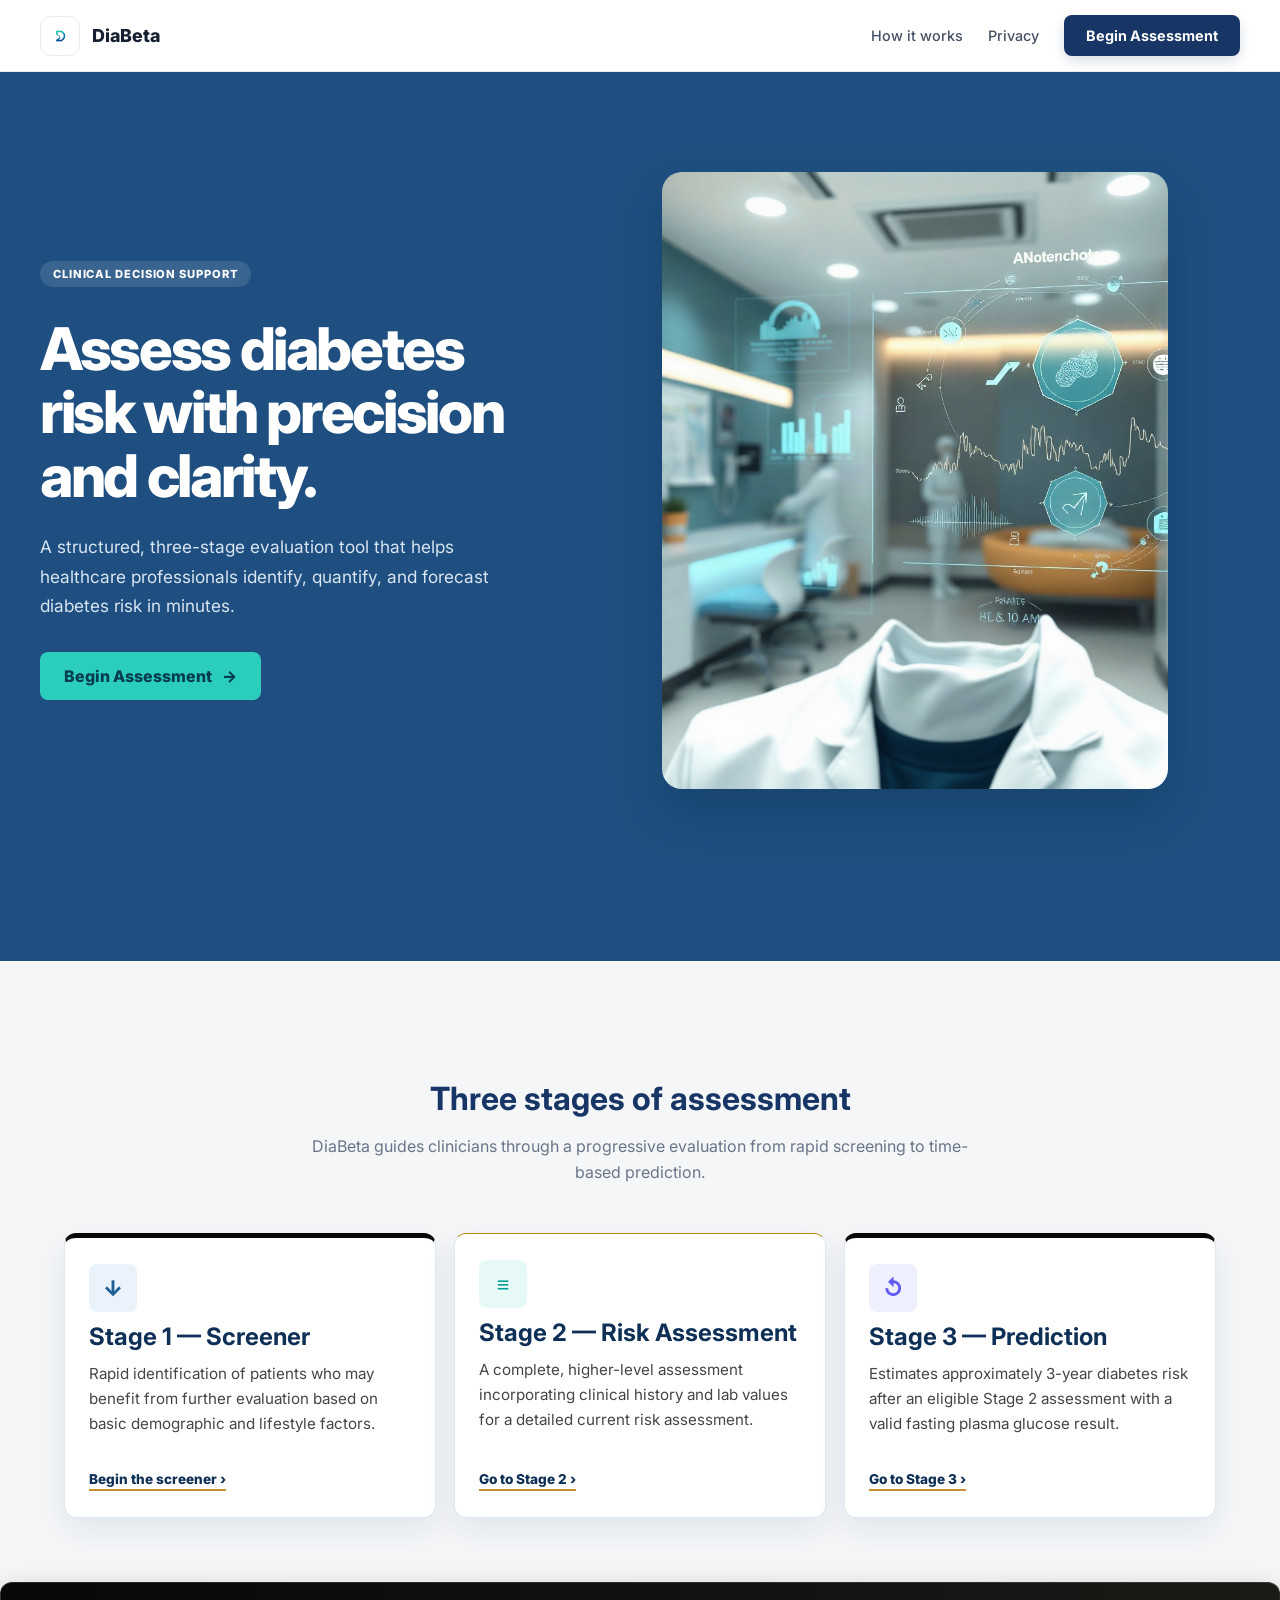
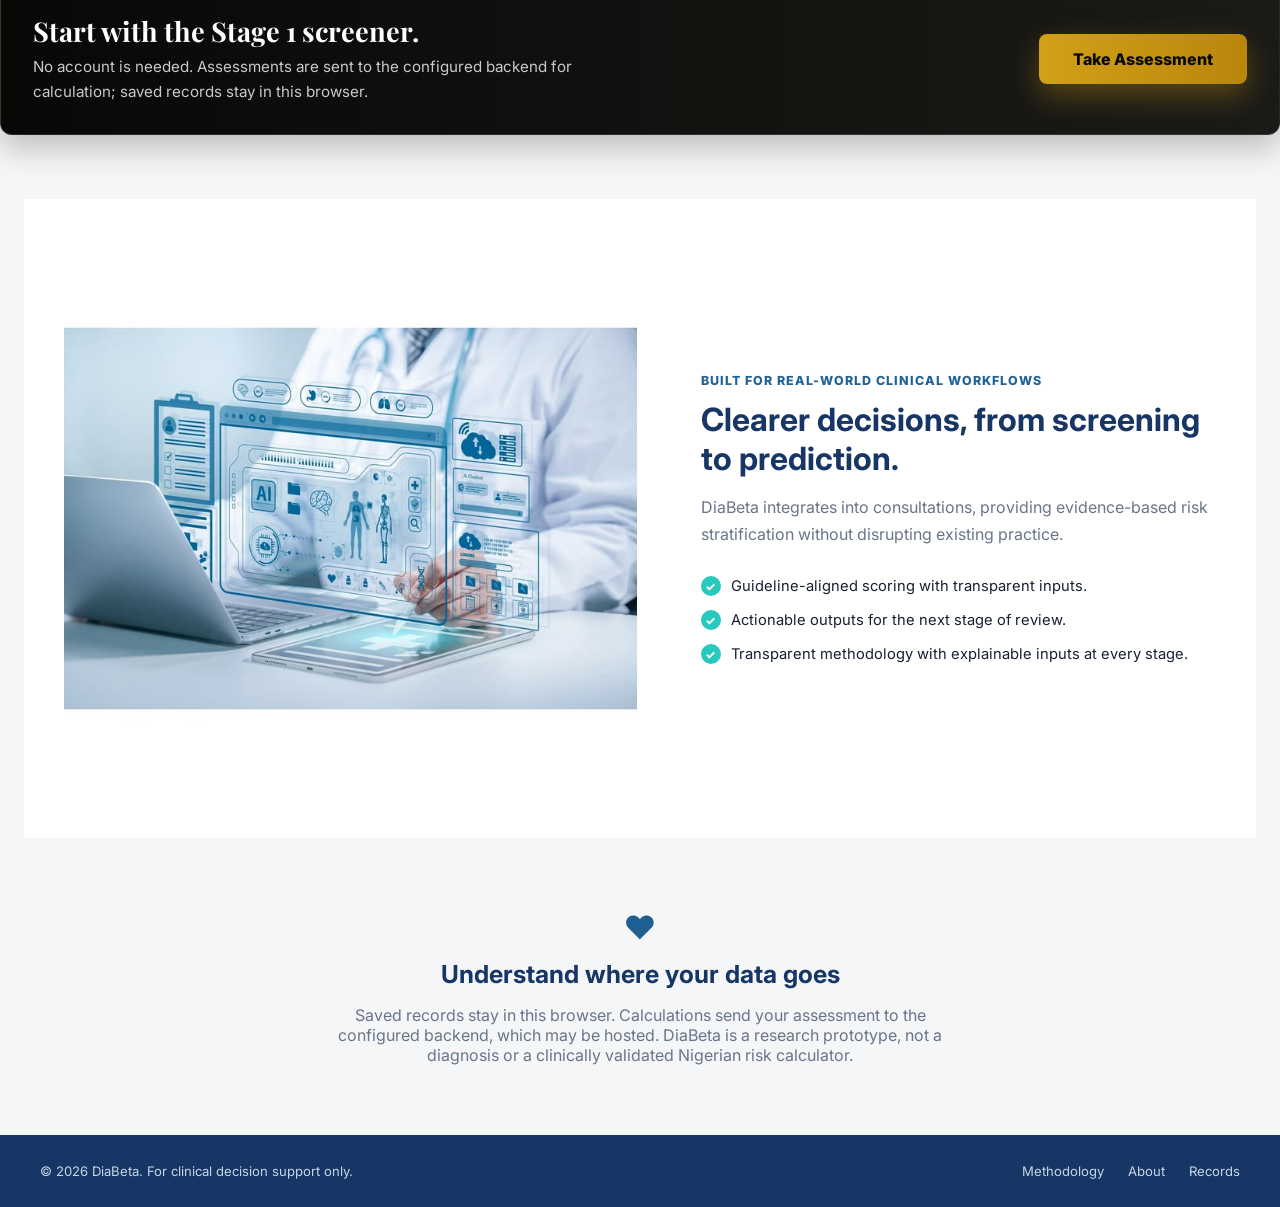
==== commit 954adb57: "Restore original DiaBeta homepage visuals" ====
--- a/frontend/index.html
+++ b/frontend/index.html
@@ -4,6 +4,11 @@
     <meta charset="UTF-8">
     <meta name="viewport" content="width=device-width, initial-scale=1.0">
     <title>DiaBeta — Home</title>
+
+    <link
+        href="https://fonts.googleapis.com/css2?family=Inter:wght@300;400;600;700;800&family=Playfair+Display:wght@400;600;700;800;900&display=swap"
+        rel="stylesheet"
+    >
 
     <link rel="stylesheet" href="style.css">
 
@@ -113,7 +118,7 @@
                 href="index.html"
                 aria-label="DiaBeta home"
             >
-                <img src="publication-mark.svg" alt="DiaBeta logo">
+                <img src="diabeta-logo.png" alt="DiaBeta logo">
                 <span>DiaBeta</span>
             </a>
 
@@ -167,7 +172,7 @@
                 </a>
             </div>
             <div class="home-hero-image">
-                <img src="publication-illustration.svg" alt="Original geometric illustration">
+                <img src="clinical-ai-hero.png" alt="Clinical AI dashboard in a healthcare setting">
             </div>
         </section>
 
@@ -225,7 +230,7 @@
 
         <section class="home-workflow" id="privacy" aria-label="DiaBeta workflow and privacy">
             <div class="home-workflow-image">
-                <img src="publication-illustration.svg" alt="Original geometric illustration">
+                <img src="care-team.jpg" alt="Healthcare professional reviewing patient information">
             </div>
             <div class="home-workflow-copy">
                 <p class="eyebrow">Built for real-world clinical workflows</p>
